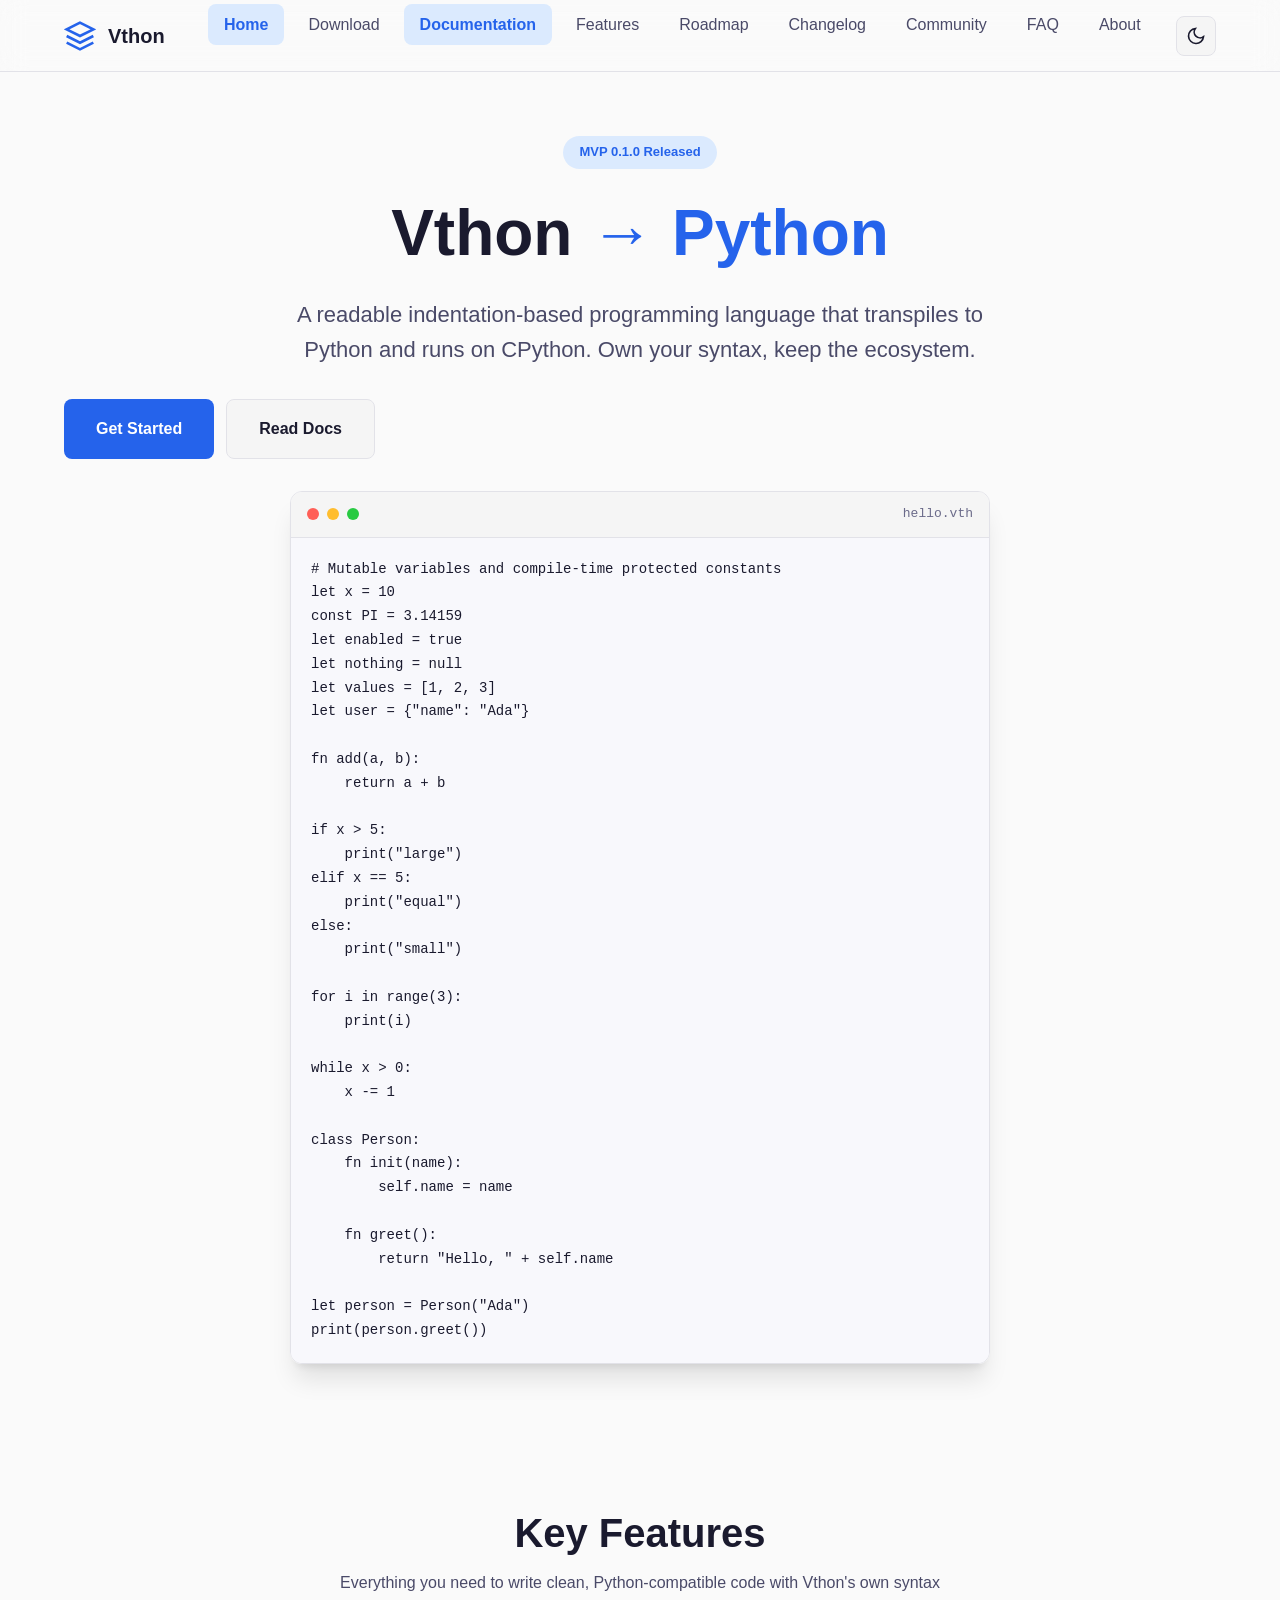
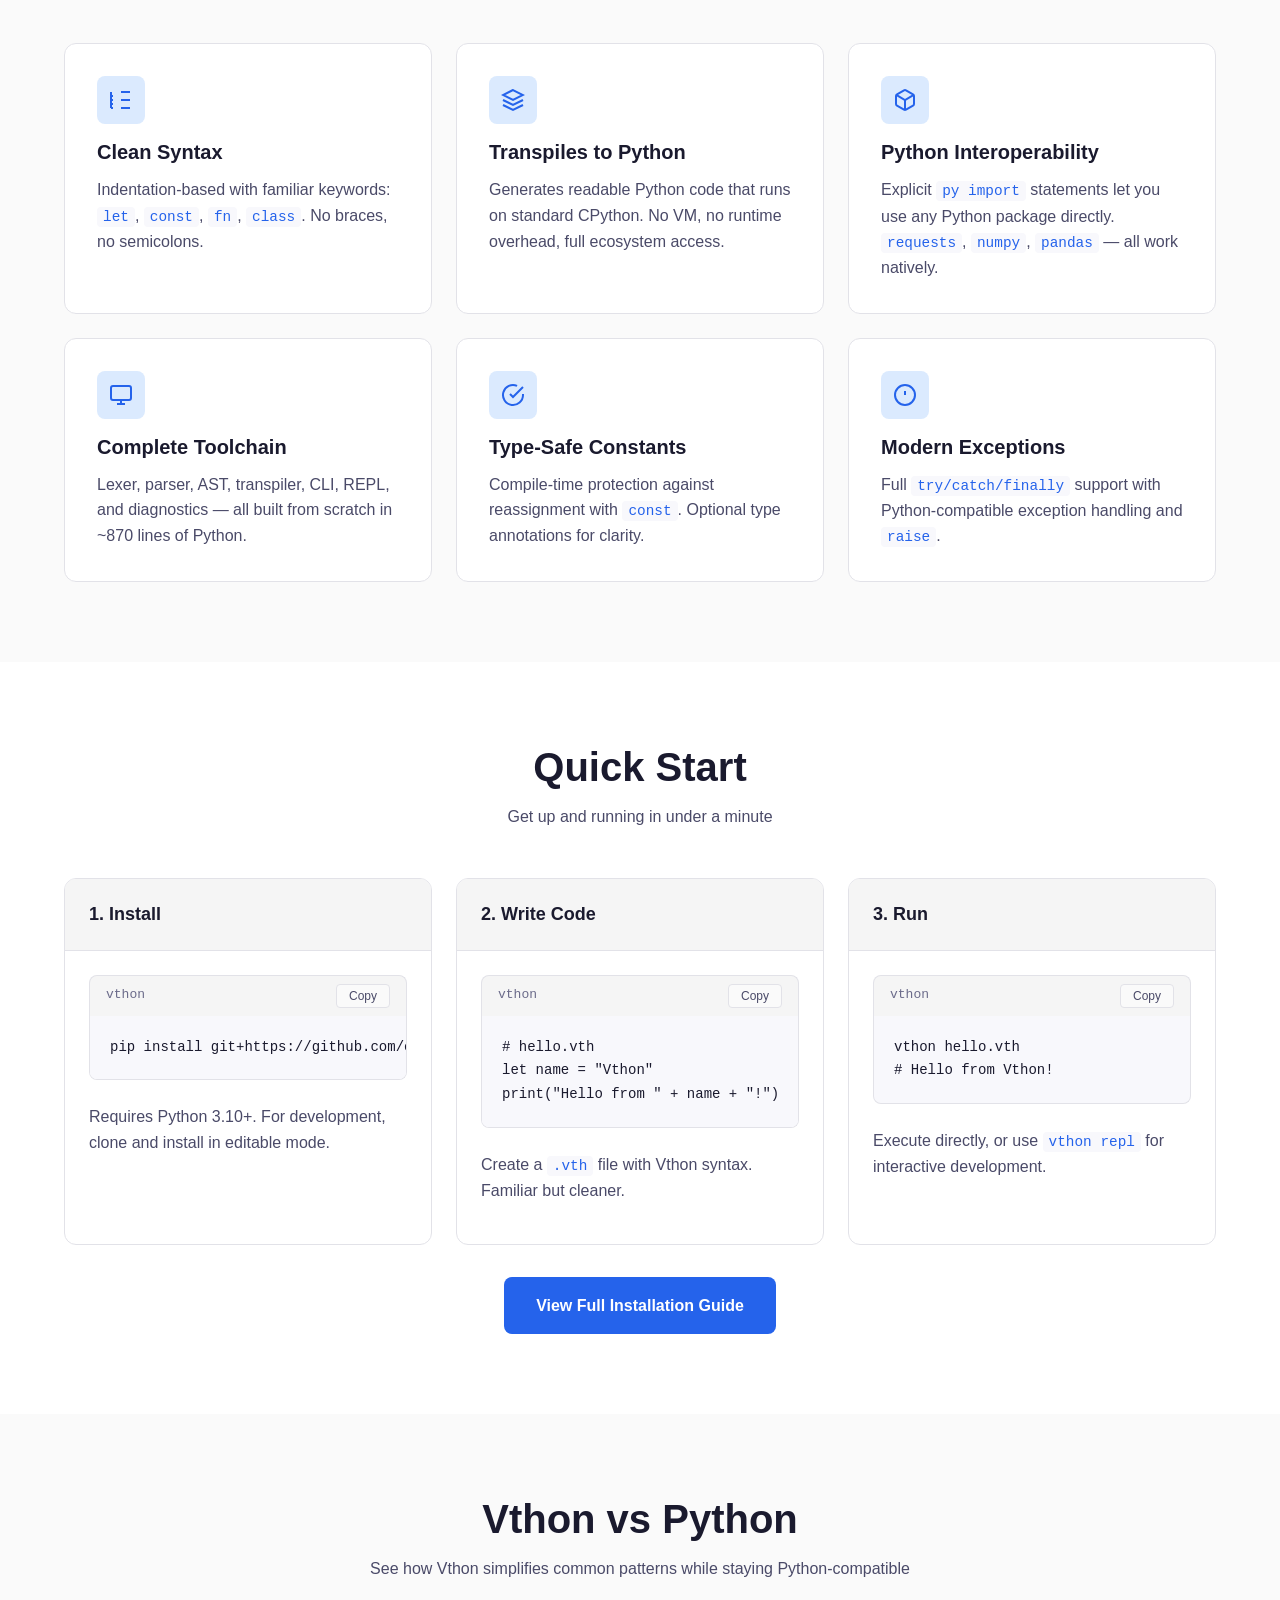
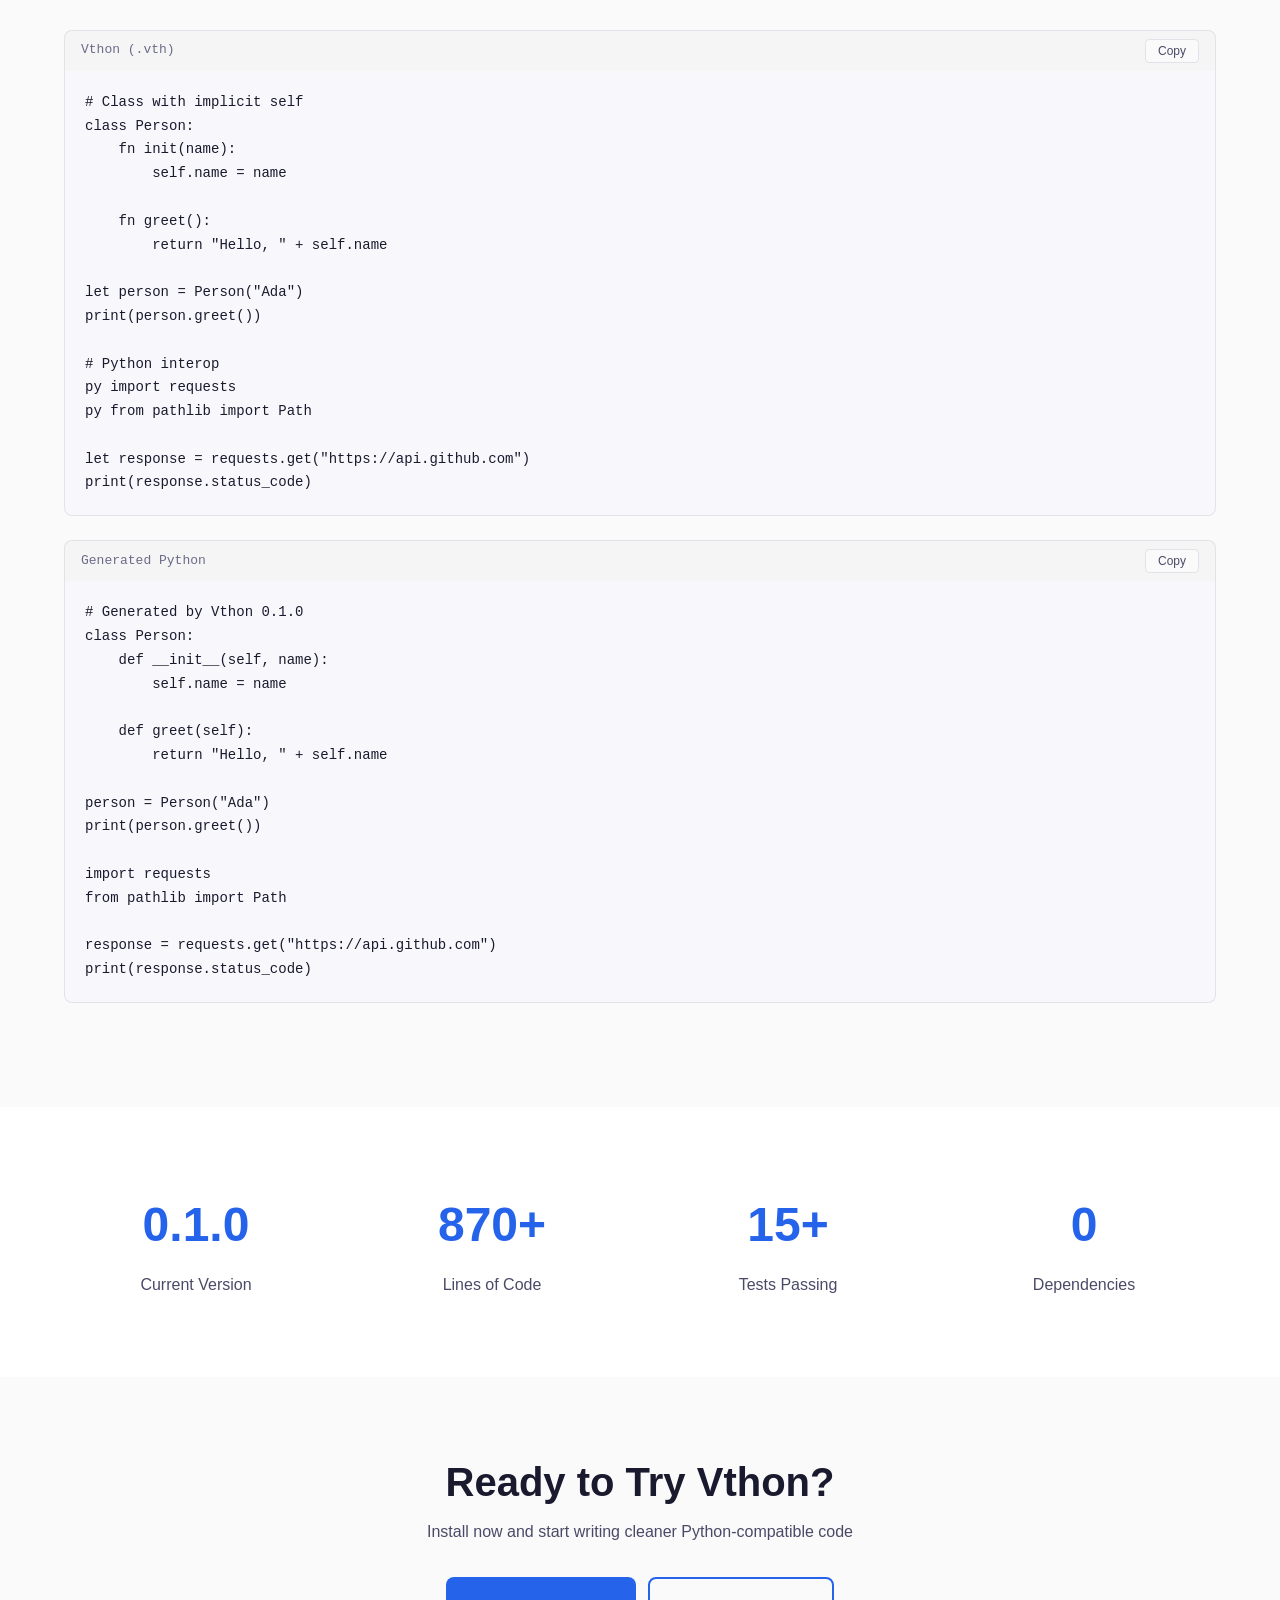
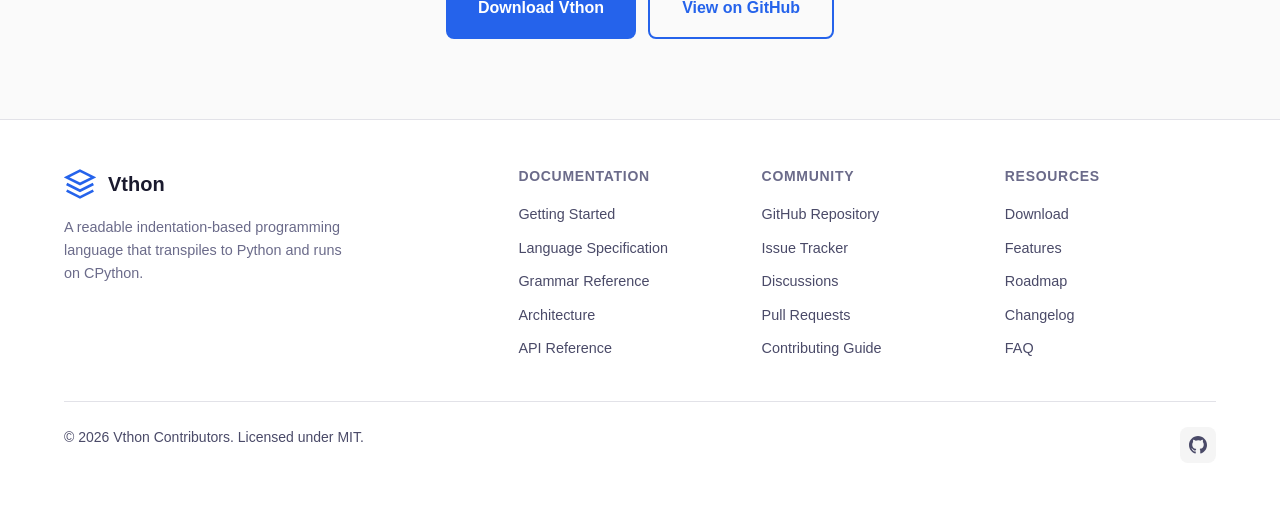
==== docs/index.html @ 4522f382 "Add complete Vthon website for GitHub Pages - Home page with hero, features overview, quick start, c" ====
<!DOCTYPE html>
<html lang="en" data-theme="light">
<head>
  <meta charset="UTF-8">
  <meta name="viewport" content="width=device-width, initial-scale=1.0">
  <meta name="description" content="Vthon - A readable indentation-based programming language that transpiles to Python and runs on CPython">
  <meta name="theme-color" content="#2563eb">

  <!-- Open Graph / Social -->
  <meta property="og:type" content="website">
  <meta property="og:title" content="Vthon - Transpiled to Python">
  <meta property="og:description" content="A readable indentation-based programming language that transpiles to Python and runs on CPython">
  <meta property="og:image" content="assets/images/og-image.png">
  <meta property="og:url" content="https://chicken-dr.github.io/Vthon/">

  <meta name="twitter:card" content="summary_large_image">
  <meta name="twitter:title" content="Vthon - Transpiled to Python">
  <meta name="twitter:description" content="A readable indentation-based programming language that transpiles to Python">

  <title>Vthon - Transpiled to Python</title>

  <!-- Favicon -->
  <link rel="icon" type="image/svg+xml" href="assets/images/favicon.svg">
  <link rel="apple-touch-icon" href="assets/images/apple-touch-icon.png">

  <!-- Styles -->
  <link rel="stylesheet" href="assets/css/style.css">

  <!-- Preconnect for performance -->
  <link rel="preconnect" href="https://fonts.googleapis.com">
  <link rel="preconnect" href="https://fonts.gstatic.com" crossorigin>
</head>
<body>
  <!-- Header / Navigation -->
  <header class="header" role="banner">
    <nav class="nav" role="navigation" aria-label="Main navigation">
      <a href="index.html" class="nav-brand" aria-label="Vthon Home">
        <svg viewBox="0 0 24 24" fill="none" stroke="currentColor" stroke-width="2" aria-hidden="true">
          <path d="M12 2L2 7l10 5 10-5-10-5zM2 17l10 5 10-5M2 12l10 5 10-5"/>
        </svg>
        <span>Vthon</span>
      </a>

      <button class="nav-toggle" id="nav-toggle" aria-expanded="false" aria-label="Open menu" aria-controls="nav-menu">
        <svg viewBox="0 0 24 24" fill="none" stroke="currentColor" stroke-width="2" aria-hidden="true">
          <line x1="3" y1="6" x2="21" y2="6"></line>
          <line x1="3" y1="12" x2="21" y2="12"></line>
          <line x1="3" y1="18" x2="21" y2="18"></line>
        </svg>
      </button>

      <ul class="nav-menu" id="nav-menu" role="menubar">
        <li role="none"><a href="index.html" class="nav-link active" role="menuitem">Home</a></li>
        <li role="none"><a href="download.html" class="nav-link" role="menuitem">Download</a></li>
        <li role="none"><a href="documentation/index.html" class="nav-link" role="menuitem">Documentation</a></li>
        <li role="none"><a href="features.html" class="nav-link" role="menuitem">Features</a></li>
        <li role="none"><a href="roadmap.html" class="nav-link" role="menuitem">Roadmap</a></li>
        <li role="none"><a href="changelog.html" class="nav-link" role="menuitem">Changelog</a></li>
        <li role="none"><a href="community.html" class="nav-link" role="menuitem">Community</a></li>
        <li role="none"><a href="faq.html" class="nav-link" role="menuitem">FAQ</a></li>
        <li role="none"><a href="about.html" class="nav-link" role="menuitem">About</a></li>
      </ul>

      <button class="theme-toggle" id="theme-toggle" aria-label="Toggle dark mode" title="Toggle theme">
        <svg class="moon-icon" viewBox="0 0 24 24" fill="none" stroke="currentColor" stroke-width="2" aria-hidden="true">
          <path d="M21 12.79A9 9 0 1 1 11.21 3 7 7 0 0 0 21 12.79z"></path>
        </svg>
        <svg class="sun-icon" viewBox="0 0 24 24" fill="none" stroke="currentColor" stroke-width="2" aria-hidden="true">
          <circle cx="12" cy="12" r="5"></circle>
          <line x1="12" y1="1" x2="12" y2="3"></line>
          <line x1="12" y1="21" x2="12" y2="23"></line>
          <line x1="4.22" y1="4.22" x2="5.64" y2="5.64"></line>
          <line x1="18.36" y1="18.36" x2="19.78" y2="19.78"></line>
          <line x1="1" y1="12" x2="3" y2="12"></line>
          <line x1="21" y1="12" x2="23" y2="12"></line>
          <line x1="4.22" y1="19.78" x2="5.64" y2="18.36"></line>
          <line x1="18.36" y1="5.64" x2="19.78" y2="4.22"></line>
        </svg>
      </button>
    </nav>
  </header>

  <!-- Skip to main content link for accessibility -->
  <a href="#main-content" class="skip-link" style="position: absolute; top: -100%; left: 50%; transform: translateX(-50%); padding: 1rem; background: var(--color-primary); color: white; z-index: 10000; border-radius: var(--radius-md);">Skip to main content</a>

  <!-- Main Content -->
  <main id="main-content" role="main">
    <!-- Hero Section -->
    <section class="hero" aria-labelledby="hero-title">
      <div class="container">
        <span class="hero-badge animate-fade-in-up">MVP 0.1.0 Released</span>
        <h1 id="hero-title" class="animate-fade-in-up">Vthon <span class="highlight">→ Python</span></h1>
        <p class="animate-fade-in-up delay-1">A readable indentation-based programming language that transpiles to Python and runs on CPython. Own your syntax, keep the ecosystem.</p>
        <div class="btn-group animate-fade-in-up delay-2">
          <a href="download.html" class="btn btn-primary btn-lg">Get Started</a>
          <a href="documentation/index.html" class="btn btn-secondary btn-lg">Read Docs</a>
        </div>

        <div class="hero-code animate-fade-in-up delay-3">
          <div class="hero-code-header">
            <span class="hero-code-dot red"></span>
            <span class="hero-code-dot yellow"></span>
            <span class="hero-code-dot green"></span>
            <span class="hero-code-title">hello.vth</span>
          </div>
          <pre><code># Mutable variables and compile-time protected constants
let x = 10
const PI = 3.14159
let enabled = true
let nothing = null
let values = [1, 2, 3]
let user = {"name": "Ada"}

fn add(a, b):
    return a + b

if x > 5:
    print("large")
elif x == 5:
    print("equal")
else:
    print("small")

for i in range(3):
    print(i)

while x > 0:
    x -= 1

class Person:
    fn init(name):
        self.name = name

    fn greet():
        return "Hello, " + self.name

let person = Person("Ada")
print(person.greet())</code></pre>
        </div>
      </div>
    </section>

    <!-- Key Features -->
    <section class="section" aria-labelledby="features-title">
      <div class="container">
        <header class="text-center" style="margin-bottom: 3rem;">
          <h2 id="features-title" class="animate-fade-in-up">Key Features</h2>
          <p class="animate-fade-in-up delay-1" style="max-width: 600px; margin-left: auto; margin-right: auto;">Everything you need to write clean, Python-compatible code with Vthon's own syntax</p>
        </header>

        <div class="feature-grid">
          <article class="feature-card animate-fade-in-up delay-1">
            <div class="feature-icon">
              <svg viewBox="0 0 24 24" fill="none" stroke="currentColor" stroke-width="2" aria-hidden="true"><path d="M12 20h9M12 12h9M12 4h9M2 4v16M2 12h2M2 8h2M2 16h2M2 20h2"/></svg>
            </div>
            <h3>Clean Syntax</h3>
            <p>Indentation-based with familiar keywords: <code>let</code>, <code>const</code>, <code>fn</code>, <code>class</code>. No braces, no semicolons.</p>
          </article>

          <article class="feature-card animate-fade-in-up delay-2">
            <div class="feature-icon">
              <svg viewBox="0 0 24 24" fill="none" stroke="currentColor" stroke-width="2" aria-hidden="true"><path d="M12 2L2 7l10 5 10-5-10-5zM2 17l10 5 10-5M2 12l10 5 10-5"/></svg>
            </div>
            <h3>Transpiles to Python</h3>
            <p>Generates readable Python code that runs on standard CPython. No VM, no runtime overhead, full ecosystem access.</p>
          </article>

          <article class="feature-card animate-fade-in-up delay-3">
            <div class="feature-icon">
              <svg viewBox="0 0 24 24" fill="none" stroke="currentColor" stroke-width="2" aria-hidden="true"><path d="M21 16V8a2 2 0 0 0-1-1.73l-7-4a2 2 0 0 0-2 0l-7 4A2 2 0 0 0 3 8v8a2 2 0 0 0 1 1.73l7 4a2 2 0 0 0 2 0l7-4A2 2 0 0 0 21 16z"></path><polyline points="3.27 6.96 12 12.01 20.73 6.96"></polyline><line x1="12" y1="22.08" x2="12" y2="12"></line></svg>
            </div>
            <h3>Python Interoperability</h3>
            <p>Explicit <code>py import</code> statements let you use any Python package directly. <code>requests</code>, <code>numpy</code>, <code>pandas</code> — all work natively.</p>
          </article>

          <article class="feature-card animate-fade-in-up delay-4">
            <div class="feature-icon">
              <svg viewBox="0 0 24 24" fill="none" stroke="currentColor" stroke-width="2" aria-hidden="true"><rect x="2" y="3" width="20" height="14" rx="2" ry="2"></rect><line x1="8" y1="21" x2="16" y2="21"></line><line x1="12" y1="17" x2="12" y2="21"></line></svg>
            </div>
            <h3>Complete Toolchain</h3>
            <p>Lexer, parser, AST, transpiler, CLI, REPL, and diagnostics — all built from scratch in ~870 lines of Python.</p>
          </article>

          <article class="feature-card animate-fade-in-up delay-1">
            <div class="feature-icon">
              <svg viewBox="0 0 24 24" fill="none" stroke="currentColor" stroke-width="2" aria-hidden="true"><path d="M22 11.08V12a10 10 0 1 1-5.93-9.14"></path><polyline points="22 4 12 14.01 9 11.01"></polyline></svg>
            </div>
            <h3>Type-Safe Constants</h3>
            <p>Compile-time protection against reassignment with <code>const</code>. Optional type annotations for clarity.</p>
          </article>

          <article class="feature-card animate-fade-in-up delay-2">
            <div class="feature-icon">
              <svg viewBox="0 0 24 24" fill="none" stroke="currentColor" stroke-width="2" aria-hidden="true"><circle cx="12" cy="12" r="10"></circle><line x1="12" y1="8" x2="12" y2="12"></line><line x1="12" y1="16" x2="12.01" y2="16"></line></svg>
            </div>
            <h3>Modern Exceptions</h3>
            <p>Full <code>try/catch/finally</code> support with Python-compatible exception handling and <code>raise</code>.</p>
          </article>
        </div>
      </div>
    </section>

    <!-- Quick Start -->
    <section class="section" style="background-color: var(--color-bg-secondary);" aria-labelledby="quickstart-title">
      <div class="container">
        <header class="text-center" style="margin-bottom: 3rem;">
          <h2 id="quickstart-title">Quick Start</h2>
          <p style="max-width: 600px; margin-left: auto; margin-right: auto;">Get up and running in under a minute</p>
        </header>

        <div class="card-grid">
          <article class="card animate-fade-in-up">
            <div class="card-header">
              <h3>1. Install</h3>
            </div>
            <div class="card-body">
              <div class="code-block">
                <pre><code>pip install git+https://github.com/chicken-dr/Vthon.git</code></pre>
              </div>
              <p>Requires Python 3.10+. For development, clone and install in editable mode.</p>
            </div>
          </article>

          <article class="card animate-fade-in-up delay-1">
            <div class="card-header">
              <h3>2. Write Code</h3>
            </div>
            <div class="card-body">
              <div class="code-block">
                <pre><code># hello.vth
let name = "Vthon"
print("Hello from " + name + "!")</code></pre>
              </div>
              <p>Create a <code>.vth</code> file with Vthon syntax. Familiar but cleaner.</p>
            </div>
          </article>

          <article class="card animate-fade-in-up delay-2">
            <div class="card-header">
              <h3>3. Run</h3>
            </div>
            <div class="card-body">
              <div class="code-block">
                <pre><code>vthon hello.vth
# Hello from Vthon!</code></pre>
              </div>
              <p>Execute directly, or use <code>vthon repl</code> for interactive development.</p>
            </div>
          </article>
        </div>

        <div class="text-center mt-4">
          <a href="download.html" class="btn btn-primary btn-lg">View Full Installation Guide</a>
        </div>
      </div>
    </section>

    <!-- Code Comparison -->
    <section class="section" aria-labelledby="comparison-title">
      <div class="container">
        <header class="text-center" style="margin-bottom: 3rem;">
          <h2 id="comparison-title">Vthon vs Python</h2>
          <p style="max-width: 600px; margin-left: auto; margin-right: auto;">See how Vthon simplifies common patterns while staying Python-compatible</p>
        </header>

        <div class="code-block">
          <div class="code-block-header">
            <span>Vthon (.vth)</span>
          </div>
          <pre><code># Class with implicit self
class Person:
    fn init(name):
        self.name = name

    fn greet():
        return "Hello, " + self.name

let person = Person("Ada")
print(person.greet())

# Python interop
py import requests
py from pathlib import Path

let response = requests.get("https://api.github.com")
print(response.status_code)</code></pre>
        </div>

        <div class="code-block">
          <div class="code-block-header">
            <span>Generated Python</span>
          </div>
          <pre><code># Generated by Vthon 0.1.0
class Person:
    def __init__(self, name):
        self.name = name

    def greet(self):
        return "Hello, " + self.name

person = Person("Ada")
print(person.greet())

import requests
from pathlib import Path

response = requests.get("https://api.github.com")
print(response.status_code)</code></pre>
        </div>
      </div>
    </section>

    <!-- Stats / Status -->
    <section class="section" style="background-color: var(--color-bg-secondary);" aria-labelledby="status-title">
      <div class="container">
        <div style="display: grid; grid-template-columns: repeat(auto-fit, minmax(200px, 1fr)); gap: 2rem; text-align: center;">
          <div class="animate-fade-in-up">
            <div style="font-size: 3rem; font-weight: 700; color: var(--color-primary); margin-bottom: 0.5rem;">0.1.0</div>
            <div style="color: var(--color-text-secondary);">Current Version</div>
          </div>
          <div class="animate-fade-in-up delay-1">
            <div style="font-size: 3rem; font-weight: 700; color: var(--color-primary); margin-bottom: 0.5rem;">870+</div>
            <div style="color: var(--color-text-secondary);">Lines of Code</div>
          </div>
          <div class="animate-fade-in-up delay-2">
            <div style="font-size: 3rem; font-weight: 700; color: var(--color-primary); margin-bottom: 0.5rem;">15+</div>
            <div style="color: var(--color-text-secondary);">Tests Passing</div>
          </div>
          <div class="animate-fade-in-up delay-3">
            <div style="font-size: 3rem; font-weight: 700; color: var(--color-primary); margin-bottom: 0.5rem;">0</div>
            <div style="color: var(--color-text-secondary);">Dependencies</div>
          </div>
        </div>
      </div>
    </section>

    <!-- CTA -->
    <section class="section text-center" aria-labelledby="cta-title">
      <div class="container">
        <h2 id="cta-title" class="animate-fade-in-up">Ready to Try Vthon?</h2>
        <p class="animate-fade-in-up delay-1" style="max-width: 600px; margin: 0 auto 2rem;">Install now and start writing cleaner Python-compatible code</p>
        <div class="btn-group animate-fade-in-up delay-2" style="justify-content: center;">
          <a href="download.html" class="btn btn-primary btn-lg">Download Vthon</a>
          <a href="https://github.com/chicken-dr/Vthon" target="_blank" rel="noopener" class="btn btn-outline btn-lg">View on GitHub</a>
        </div>
      </div>
    </section>
  </main>

  <!-- Footer -->
  <footer class="footer" role="contentinfo">
    <div class="container">
      <div class="footer-grid">
        <div class="footer-brand">
          <a href="index.html" class="nav-brand" aria-label="Vthon Home">
            <svg viewBox="0 0 24 24" fill="none" stroke="currentColor" stroke-width="2" aria-hidden="true">
              <path d="M12 2L2 7l10 5 10-5-10-5zM2 17l10 5 10-5M2 12l10 5 10-5"/>
            </svg>
            <span>Vthon</span>
          </a>
          <p>A readable indentation-based programming language that transpiles to Python and runs on CPython.</p>
        </div>

        <nav class="footer-links" aria-label="Documentation">
          <h4>Documentation</h4>
          <ul>
            <li><a href="documentation/index.html">Getting Started</a></li>
            <li><a href="documentation/language-spec.html">Language Specification</a></li>
            <li><a href="documentation/grammar.html">Grammar Reference</a></li>
            <li><a href="documentation/architecture.html">Architecture</a></li>
            <li><a href="documentation/api.html">API Reference</a></li>
          </ul>
        </nav>

        <nav class="footer-links" aria-label="Community">
          <h4>Community</h4>
          <ul>
            <li><a href="https://github.com/chicken-dr/Vthon" target="_blank" rel="noopener">GitHub Repository</a></li>
            <li><a href="https://github.com/chicken-dr/Vthon/issues" target="_blank" rel="noopener">Issue Tracker</a></li>
            <li><a href="https://github.com/chicken-dr/Vthon/discussions" target="_blank" rel="noopener">Discussions</a></li>
            <li><a href="https://github.com/chicken-dr/Vthon/pulls" target="_blank" rel="noopener">Pull Requests</a></li>
            <li><a href="community.html">Contributing Guide</a></li>
          </ul>
        </nav>

        <nav class="footer-links" aria-label="Resources">
          <h4>Resources</h4>
          <ul>
            <li><a href="download.html">Download</a></li>
            <li><a href="features.html">Features</a></li>
            <li><a href="roadmap.html">Roadmap</a></li>
            <li><a href="changelog.html">Changelog</a></li>
            <li><a href="faq.html">FAQ</a></li>
          </ul>
        </nav>
      </div>

      <div class="footer-bottom">
        <p>&copy; 2026 Vthon Contributors. Licensed under MIT.</p>
        <div class="footer-social">
          <a href="https://github.com/chicken-dr/Vthon" target="_blank" rel="noopener" aria-label="GitHub">
            <svg viewBox="0 0 24 24" fill="currentColor" aria-hidden="true"><path d="M12 0C5.374 0 0 5.373 0 12c0 5.302 3.438 9.8 8.207 11.387.599.111.793-.261.793-.577v-2.234c-3.338.726-4.033-1.416-4.033-1.416-.546-1.387-1.333-1.756-1.333-1.756-1.089-.745.083-.729.083-.729 1.205.084 1.839 1.237 1.839 1.237 1.07 1.834 2.807 1.304 3.492.997.107-.775.418-1.305.762-1.604-2.665-.305-5.467-1.334-5.467-5.931 0-1.311.469-2.381 1.236-3.221-.124-.303-.535-1.524.117-3.176 0 0 1.008-.322 3.301 1.23A11.509 11.509 0 0112 5.803c1.02.005 2.047.138 3.006.404 2.291-1.552 3.297-1.23 3.297-1.23.653 1.653.242 2.874.118 3.176.77.84 1.235 1.911 1.235 3.221 0 4.609-2.807 5.624-5.479 5.921.43.372.823 1.102.823 2.222v3.293c0 .319.192.694.801.576C20.566 21.797 24 17.3 24 12c0-6.627-5.373-12-12-12z"/></svg>
          </a>
        </div>
      </div>
    </div>
  </footer>

  <!-- Scroll to Top Button -->
  <button class="scroll-top" id="scroll-top" aria-label="Scroll to top" title="Scroll to top">
    <svg viewBox="0 0 24 24" fill="none" stroke="currentColor" stroke-width="2" aria-hidden="true" width="20" height="20">
      <path d="M18 15l-6-6-6 6"/>
    </svg>
  </button>

  <!-- Scripts -->
  <script src="assets/js/main.js"></script>
</body>
</html>
---- docs/assets/css/style.css ----
/* Vthon Website Styles */
/* ============================================ */

:root {
  /* Light theme (default) */
  --color-bg: #fafafa;
  --color-bg-secondary: #ffffff;
  --color-bg-tertiary: #f5f5f5;
  --color-text: #1a1a2e;
  --color-text-secondary: #4a4a68;
  --color-text-muted: #6b6b8a;
  --color-primary: #2563eb;
  --color-primary-hover: #1d4ed8;
  --color-primary-light: #dbeafe;
  --color-accent: #0891b2;
  --color-accent-hover: #0e7490;
  --color-border: #e2e2e8;
  --color-border-light: #ededef;
  --color-code-bg: #f8f8fc;
  --color-code-text: #1a1a2e;
  --color-success: #059669;
  --color-warning: #d97706;
  --color-error: #dc2626;
  --shadow-sm: 0 1px 2px rgba(0, 0, 0, 0.05);
  --shadow-md: 0 4px 6px -1px rgba(0, 0, 0, 0.1), 0 2px 4px -2px rgba(0, 0, 0, 0.1);
  --shadow-lg: 0 10px 15px -3px rgba(0, 0, 0, 0.1), 0 4px 6px -4px rgba(0, 0, 0, 0.1);
  --shadow-xl: 0 20px 25px -5px rgba(0, 0, 0, 0.1), 0 8px 10px -6px rgba(0, 0, 0, 0.1);
  --radius-sm: 4px;
  --radius-md: 8px;
  --radius-lg: 12px;
  --radius-xl: 16px;
  --font-sans: -apple-system, BlinkMacSystemFont, "Segoe UI", Roboto, "Helvetica Neue", Arial, sans-serif;
  --font-mono: "SF Mono", "Fira Code", "Fira Mono", Menlo, Consolas, monospace;
  --transition-fast: 150ms ease;
  --transition-normal: 250ms ease;
  --transition-slow: 350ms ease;
  --max-width: 1200px;
  --header-height: 72px;
}

[data-theme="dark"] {
  --color-bg: #0f0f1a;
  --color-bg-secondary: #161622;
  --color-bg-tertiary: #1e1e2e;
  --color-text: #f0f0f5;
  --color-text-secondary: #b8b8cc;
  --color-text-muted: #8a8a9e;
  --color-primary: #3b82f6;
  --color-primary-hover: #60a5fa;
  --color-primary-light: #1e3a5f;
  --color-accent: #22d3ee;
  --color-accent-hover: #67e8f9;
  --color-border: #2a2a3e;
  --color-border-light: #222233;
  --color-code-bg: #161622;
  --color-code-text: #e8e8ed;
  --shadow-sm: 0 1px 2px rgba(0, 0, 0, 0.3);
  --shadow-md: 0 4px 6px -1px rgba(0, 0, 0, 0.4), 0 2px 4px -2px rgba(0, 0, 0, 0.3);
  --shadow-lg: 0 10px 15px -3px rgba(0, 0, 0, 0.4), 0 4px 6px -4px rgba(0, 0, 0, 0.3);
  --shadow-xl: 0 20px 25px -5px rgba(0, 0, 0, 0.5), 0 8px 10px -6px rgba(0, 0, 0, 0.3);
}

*, *::before, *::after {
  box-sizing: border-box;
  margin: 0;
  padding: 0;
}

html {
  scroll-behavior: smooth;
  -webkit-font-smoothing: antialiased;
  -moz-osx-font-smoothing: grayscale;
}

body {
  font-family: var(--font-sans);
  font-size: 16px;
  line-height: 1.6;
  color: var(--color-text);
  background-color: var(--color-bg);
  transition: background-color var(--transition-normal), color var(--transition-normal);
}

a {
  color: var(--color-primary);
  text-decoration: none;
  transition: color var(--transition-fast);
}

a:hover {
  color: var(--color-primary-hover);
  text-decoration: underline;
}

a:focus-visible {
  outline: 2px solid var(--color-primary);
  outline-offset: 2px;
  border-radius: var(--radius-sm);
}

img {
  max-width: 100%;
  height: auto;
  display: block;
}

/* Typography */
h1, h2, h3, h4, h5, h6 {
  font-weight: 700;
  line-height: 1.25;
  color: var(--color-text);
  margin-bottom: 0.75rem;
}

h1 { font-size: clamp(2.5rem, 5vw, 4rem); }
h2 { font-size: clamp(1.75rem, 3.5vw, 2.5rem); }
h3 { font-size: clamp(1.25rem, 2.5vw, 1.75rem); }
h4 { font-size: clamp(1.125rem, 2vw, 1.375rem); }

p {
  margin-bottom: 1rem;
  color: var(--color-text-secondary);
}

code {
  font-family: var(--font-mono);
  font-size: 0.9em;
  background-color: var(--color-code-bg);
  color: var(--color-primary);
  padding: 0.125rem 0.375rem;
  border-radius: var(--radius-sm);
}

pre {
  font-family: var(--font-mono);
  font-size: 0.875rem;
  line-height: 1.7;
  background-color: var(--color-code-bg);
  color: var(--color-code-text);
  padding: 1.25rem;
  border-radius: var(--radius-md);
  overflow-x: auto;
  border: 1px solid var(--color-border);
  margin-bottom: 1.5rem;
}

pre code {
  background: none;
  padding: 0;
  color: inherit;
  font-size: inherit;
}

kbd {
  font-family: var(--font-mono);
  font-size: 0.8rem;
  background-color: var(--color-bg-tertiary);
  color: var(--color-text);
  padding: 0.125rem 0.375rem;
  border-radius: var(--radius-sm);
  border: 1px solid var(--color-border);
  box-shadow: 0 1px 0 var(--color-border);
}

blockquote {
  border-left: 4px solid var(--color-primary);
  padding-left: 1.5rem;
  margin: 1.5rem 0;
  color: var(--color-text-secondary);
  font-style: italic;
}

ul, ol {
  margin-bottom: 1rem;
  padding-left: 1.5rem;
}

li {
  margin-bottom: 0.375rem;
}

table {
  width: 100%;
  border-collapse: collapse;
  margin-bottom: 1.5rem;
  font-size: 0.9rem;
}

th, td {
  padding: 0.75rem 1rem;
  text-align: left;
  border-bottom: 1px solid var(--color-border);
}

th {
  font-weight: 600;
  color: var(--color-text);
  background-color: var(--color-bg-tertiary);
}

tr:hover td {
  background-color: var(--color-bg-tertiary);
}

/* Layout */
.container {
  width: 100%;
  max-width: var(--max-width);
  margin: 0 auto;
  padding: 0 1.5rem;
}

.section {
  padding: 5rem 0;
}

.section-sm {
  padding: 3rem 0;
}

.section-lg {
  padding: 7rem 0;
}

/* Header / Navigation */
.header {
  position: fixed;
  top: 0;
  left: 0;
  right: 0;
  height: var(--header-height);
  background-color: rgba(var(--color-bg-secondary), 0.9);
  backdrop-filter: blur(12px);
  border-bottom: 1px solid var(--color-border);
  z-index: 1000;
  transition: background-color var(--transition-normal), border-color var(--transition-normal);
}

.nav {
  display: flex;
  align-items: center;
  justify-content: space-between;
  height: 100%;
  max-width: var(--max-width);
  margin: 0 auto;
  padding: 0 1.5rem;
}

.nav-brand {
  display: flex;
  align-items: center;
  gap: 0.75rem;
  font-weight: 700;
  font-size: 1.25rem;
  color: var(--color-text);
  text-decoration: none;
}

.nav-brand:hover {
  text-decoration: none;
  color: var(--color-primary);
}

.nav-brand svg {
  width: 32px;
  height: 32px;
  color: var(--color-primary);
}

.nav-menu {
  display: flex;
  align-items: center;
  gap: 0.5rem;
  list-style: none;
}

.nav-link {
  display: block;
  padding: 0.5rem 1rem;
  color: var(--color-text-secondary);
  font-weight: 500;
  border-radius: var(--radius-md);
  transition: color var(--transition-fast), background-color var(--transition-fast);
  text-decoration: none;
}

.nav-link:hover,
.nav-link.active {
  color: var(--color-primary);
  background-color: var(--color-primary-light);
  text-decoration: none;
}

.nav-link.active {
  font-weight: 600;
}

.nav-toggle {
  display: none;
  padding: 0.5rem;
  background: none;
  border: none;
  cursor: pointer;
  color: var(--color-text);
}

.nav-toggle svg {
  width: 24px;
  height: 24px;
}

.theme-toggle {
  display: flex;
  align-items: center;
  justify-content: center;
  width: 40px;
  height: 40px;
  background-color: var(--color-bg-tertiary);
  border: 1px solid var(--color-border);
  border-radius: var(--radius-md);
  cursor: pointer;
  color: var(--color-text);
  transition: background-color var(--transition-fast), border-color var(--transition-fast), color var(--transition-fast);
}

.theme-toggle:hover {
  background-color: var(--color-primary-light);
  border-color: var(--color-primary);
  color: var(--color-primary);
}

.theme-toggle svg {
  width: 20px;
  height: 20px;
}

.theme-toggle .sun-icon {
  display: none;
}

[data-theme="dark"] .theme-toggle .sun-icon {
  display: block;
}

[data-theme="dark"] .theme-toggle .moon-icon {
  display: none;
}

/* Mobile Navigation */
@media (max-width: 768px) {
  .nav-toggle {
    display: flex;
  }

  .nav-menu {
    position: fixed;
    top: var(--header-height);
    left: 0;
    right: 0;
    background-color: var(--color-bg-secondary);
    border-bottom: 1px solid var(--color-border);
    flex-direction: column;
    padding: 1.5rem;
    gap: 0.5rem;
    transform: translateY(-100%);
    opacity: 0;
    visibility: hidden;
    transition: transform var(--transition-normal), opacity var(--transition-normal), visibility var(--transition-normal);
    box-shadow: var(--shadow-lg);
  }

  .nav-menu.open {
    transform: translateY(0);
    opacity: 1;
    visibility: visible;
  }

  .nav-link {
    width: 100%;
    text-align: center;
    padding: 0.75rem 1rem;
  }
}

/* Buttons */
.btn {
  display: inline-flex;
  align-items: center;
  justify-content: center;
  gap: 0.5rem;
  padding: 0.75rem 1.5rem;
  font-size: 0.9375rem;
  font-weight: 600;
  border-radius: var(--radius-md);
  border: none;
  cursor: pointer;
  text-decoration: none;
  transition: all var(--transition-fast);
  white-space: nowrap;
}

.btn:focus-visible {
  outline: 2px solid var(--color-primary);
  outline-offset: 2px;
}

.btn-primary {
  background-color: var(--color-primary);
  color: white;
}

.btn-primary:hover {
  background-color: var(--color-primary-hover);
  color: white;
  text-decoration: none;
}

.btn-secondary {
  background-color: var(--color-bg-tertiary);
  color: var(--color-text);
  border: 1px solid var(--color-border);
}

.btn-secondary:hover {
  background-color: var(--color-primary-light);
  border-color: var(--color-primary);
  color: var(--color-primary);
  text-decoration: none;
}

.btn-outline {
  background-color: transparent;
  color: var(--color-primary);
  border: 2px solid var(--color-primary);
}

.btn-outline:hover {
  background-color: var(--color-primary);
  color: white;
  text-decoration: none;
}

.btn-lg {
  padding: 1rem 2rem;
  font-size: 1rem;
}

.btn-sm {
  padding: 0.5rem 1rem;
  font-size: 0.875rem;
}

.btn-group {
  display: flex;
  flex-wrap: wrap;
  gap: 0.75rem;
}

/* Hero Section */
.hero {
  padding: calc(var(--header-height) + 4rem) 0 4rem;
  text-align: center;
}

.hero-badge {
  display: inline-block;
  padding: 0.375rem 1rem;
  font-size: 0.8125rem;
  font-weight: 600;
  color: var(--color-primary);
  background-color: var(--color-primary-light);
  border-radius: 9999px;
  margin-bottom: 1.5rem;
}

.hero h1 {
  margin-bottom: 1.5rem;
}

.hero .highlight {
  color: var(--color-primary);
}

.hero p {
  font-size: clamp(1.125rem, 2vw, 1.375rem);
  max-width: 700px;
  margin: 0 auto 2rem;
  color: var(--color-text-secondary);
}

.hero-code {
  max-width: 700px;
  margin: 2rem auto 0;
  text-align: left;
  border-radius: var(--radius-lg);
  overflow: hidden;
  box-shadow: var(--shadow-xl);
  border: 1px solid var(--color-border);
}

.hero-code-header {
  display: flex;
  align-items: center;
  gap: 0.5rem;
  padding: 0.75rem 1rem;
  background-color: var(--color-bg-tertiary);
  border-bottom: 1px solid var(--color-border);
}

.hero-code-dot {
  width: 12px;
  height: 12px;
  border-radius: 50%;
}

.hero-code-dot.red { background-color: #ff5f57; }
.hero-code-dot.yellow { background-color: #ffbd2e; }
.hero-code-dot.green { background-color: #28ca42; }

.hero-code-title {
  font-family: var(--font-mono);
  font-size: 0.8125rem;
  color: var(--color-text-muted);
  margin-left: auto;
}

.hero-code pre {
  margin: 0;
  border-radius: 0;
  border: none;
}

/* Feature Cards */
.feature-grid {
  display: grid;
  grid-template-columns: repeat(auto-fit, minmax(280px, 1fr));
  gap: 1.5rem;
  margin-top: 3rem;
}

.feature-card {
  padding: 2rem;
  background-color: var(--color-bg-secondary);
  border: 1px solid var(--color-border);
  border-radius: var(--radius-lg);
  transition: transform var(--transition-normal), box-shadow var(--transition-normal), border-color var(--transition-normal);
}

.feature-card:hover {
  transform: translateY(-4px);
  box-shadow: var(--shadow-lg);
  border-color: var(--color-primary);
}

.feature-icon {
  width: 48px;
  height: 48px;
  display: flex;
  align-items: center;
  justify-content: center;
  background-color: var(--color-primary-light);
  color: var(--color-primary);
  border-radius: var(--radius-md);
  margin-bottom: 1rem;
}

.feature-icon svg {
  width: 24px;
  height: 24px;
}

.feature-card h3 {
  font-size: 1.25rem;
  margin-bottom: 0.75rem;
}

.feature-card p {
  color: var(--color-text-secondary);
  margin-bottom: 0;
}

/* Code Block Enhancements */
.code-block {
  position: relative;
  margin-bottom: 1.5rem;
}

.code-block-header {
  display: flex;
  align-items: center;
  justify-content: space-between;
  padding: 0.5rem 1rem;
  background-color: var(--color-bg-tertiary);
  border: 1px solid var(--color-border);
  border-bottom: none;
  border-radius: var(--radius-md) var(--radius-md) 0 0;
  font-family: var(--font-mono);
  font-size: 0.8125rem;
  color: var(--color-text-muted);
}

.code-block-copy {
  padding: 0.25rem 0.75rem;
  font-size: 0.75rem;
  background-color: var(--color-bg);
  border: 1px solid var(--color-border);
  border-radius: var(--radius-sm);
  color: var(--color-text-secondary);
  cursor: pointer;
  transition: all var(--transition-fast);
}

.code-block-copy:hover {
  background-color: var(--color-primary-light);
  border-color: var(--color-primary);
  color: var(--color-primary);
}

.code-block-copy.copied {
  background-color: var(--color-success);
  border-color: var(--color-success);
  color: white;
}

.code-block pre {
  margin: 0;
  border-radius: 0 0 var(--radius-md) var(--radius-md);
  border: 1px solid var(--color-border);
  border-top: none;
}

/* Cards */
.card-grid {
  display: grid;
  grid-template-columns: repeat(auto-fit, minmax(300px, 1fr));
  gap: 1.5rem;
}

.card {
  background-color: var(--color-bg-secondary);
  border: 1px solid var(--color-border);
  border-radius: var(--radius-lg);
  overflow: hidden;
  transition: transform var(--transition-normal), box-shadow var(--transition-normal);
}

.card:hover {
  transform: translateY(-2px);
  box-shadow: var(--shadow-lg);
}

.card-header {
  padding: 1.5rem;
  border-bottom: 1px solid var(--color-border);
  background-color: var(--color-bg-tertiary);
}

.card-header h3 {
  margin: 0;
  font-size: 1.125rem;
}

.card-body {
  padding: 1.5rem;
}

.card-footer {
  padding: 1rem 1.5rem;
  border-top: 1px solid var(--color-border);
  background-color: var(--color-bg-tertiary);
  display: flex;
  align-items: center;
  gap: 0.75rem;
}

/* Badges */
.badge {
  display: inline-flex;
  align-items: center;
  padding: 0.25rem 0.625rem;
  font-size: 0.7rem;
  font-weight: 600;
  text-transform: uppercase;
  letter-spacing: 0.05em;
  border-radius: 9999px;
}

.badge-primary {
  background-color: var(--color-primary-light);
  color: var(--color-primary);
}

.badge-success {
  background-color: #d1fae5;
  color: var(--color-success);
}

.badge-warning {
  background-color: #fef3c7;
  color: var(--color-warning);
}

.badge-error {
  background-color: #fee2e2;
  color: var(--color-error);
}

[data-theme="dark"] .badge-success {
  background-color: #064e3b;
  color: #6ee7b7;
}

[data-theme="dark"] .badge-warning {
  background-color: #78350f;
  color: #fcd34d;
}

[data-theme="dark"] .badge-error {
  background-color: #7f1d1d;
  color: #fca5a5;
}

/* Footer */
.footer {
  padding: 3rem 0;
  background-color: var(--color-bg-secondary);
  border-top: 1px solid var(--color-border);
  margin-top: auto;
}

.footer-grid {
  display: grid;
  grid-template-columns: 2fr repeat(3, 1fr);
  gap: 2rem;
  margin-bottom: 2rem;
}

.footer-brand {
  max-width: 280px;
}

.footer-brand .nav-brand {
  margin-bottom: 1rem;
}

.footer-brand p {
  font-size: 0.9rem;
  color: var(--color-text-muted);
}

.footer-links h4 {
  font-size: 0.875rem;
  font-weight: 600;
  text-transform: uppercase;
  letter-spacing: 0.05em;
  color: var(--color-text-muted);
  margin-bottom: 1rem;
}

.footer-links ul {
  list-style: none;
  padding: 0;
  margin: 0;
}

.footer-links li {
  margin-bottom: 0.5rem;
}

.footer-links a {
  color: var(--color-text-secondary);
  font-size: 0.9rem;
}

.footer-links a:hover {
  color: var(--color-primary);
}

.footer-bottom {
  padding-top: 1.5rem;
  border-top: 1px solid var(--color-border);
  display: flex;
  flex-wrap: wrap;
  align-items: center;
  justify-content: space-between;
  gap: 1rem;
  font-size: 0.875rem;
  color: var(--color-text-muted);
}

.footer-social {
  display: flex;
  gap: 1rem;
}

.footer-social a {
  display: flex;
  align-items: center;
  justify-content: center;
  width: 36px;
  height: 36px;
  border-radius: var(--radius-md);
  background-color: var(--color-bg-tertiary);
  color: var(--color-text-secondary);
  transition: all var(--transition-fast);
}

.footer-social a:hover {
  background-color: var(--color-primary-light);
  color: var(--color-primary);
  text-decoration: none;
}

.footer-social svg {
  width: 18px;
  height: 18px;
}

/* Scroll to top */
.scroll-top {
  position: fixed;
  bottom: 2rem;
  right: 2rem;
  width: 44px;
  height: 44px;
  display: flex;
  align-items: center;
  justify-content: center;
  background-color: var(--color-primary);
  color: white;
  border: none;
  border-radius: 50%;
  cursor: pointer;
  opacity: 0;
  visibility: hidden;
  transform: translateY(20px);
  transition: all var(--transition-normal);
  box-shadow: var(--shadow-lg);
  z-index: 100;
}

.scroll-top.visible {
  opacity: 1;
  visibility: visible;
  transform: translateY(0);
}

.scroll-top:hover {
  background-color: var(--color-primary-hover);
  transform: translateY(-4px);
}

/* Utility Classes */
.text-center { text-align: center; }
.text-muted { color: var(--color-text-muted); }
.mt-1 { margin-top: 0.5rem; }
.mt-2 { margin-top: 1rem; }
.mt-3 { margin-top: 1.5rem; }
.mt-4 { margin-top: 2rem; }
.mb-1 { margin-bottom: 0.5rem; }
.mb-2 { margin-bottom: 1rem; }
.mb-3 { margin-bottom: 1.5rem; }
.mb-4 { margin-bottom: 2rem; }

/* Animation */
@keyframes fadeInUp {
  from {
    opacity: 0;
    transform: translateY(20px);
  }
  to {
    opacity: 1;
    transform: translateY(0);
  }
}

.animate-fade-in-up {
  animation: fadeInUp 0.6s ease forwards;
}

.delay-1 { animation-delay: 0.1s; }
.delay-2 { animation-delay: 0.2s; }
.delay-3 { animation-delay: 0.3s; }
.delay-4 { animation-delay: 0.4s; }

/* Print Styles */
@media print {
  .header, .footer, .scroll-top, .theme-toggle, .btn {
    display: none !important;
  }
  body {
    background: white;
    color: black;
  }
  a {
    text-decoration: underline;
  }
}
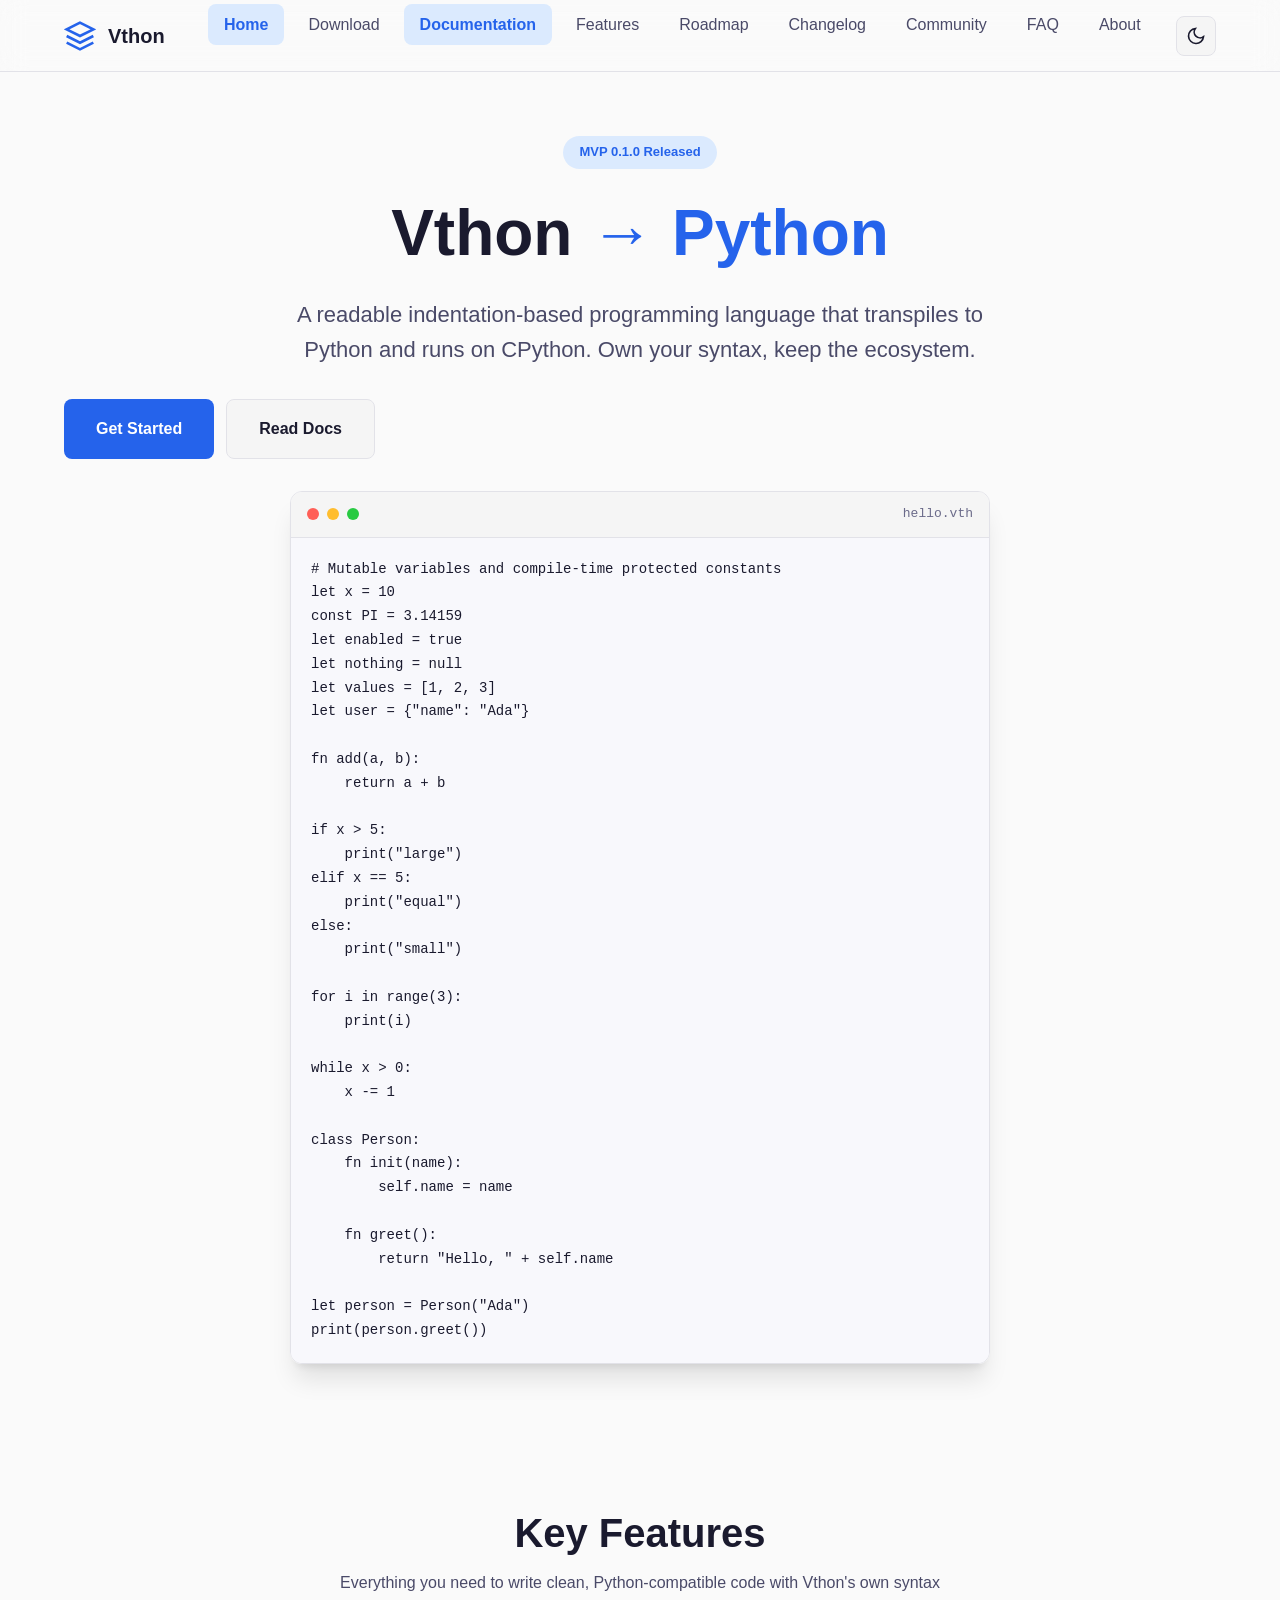
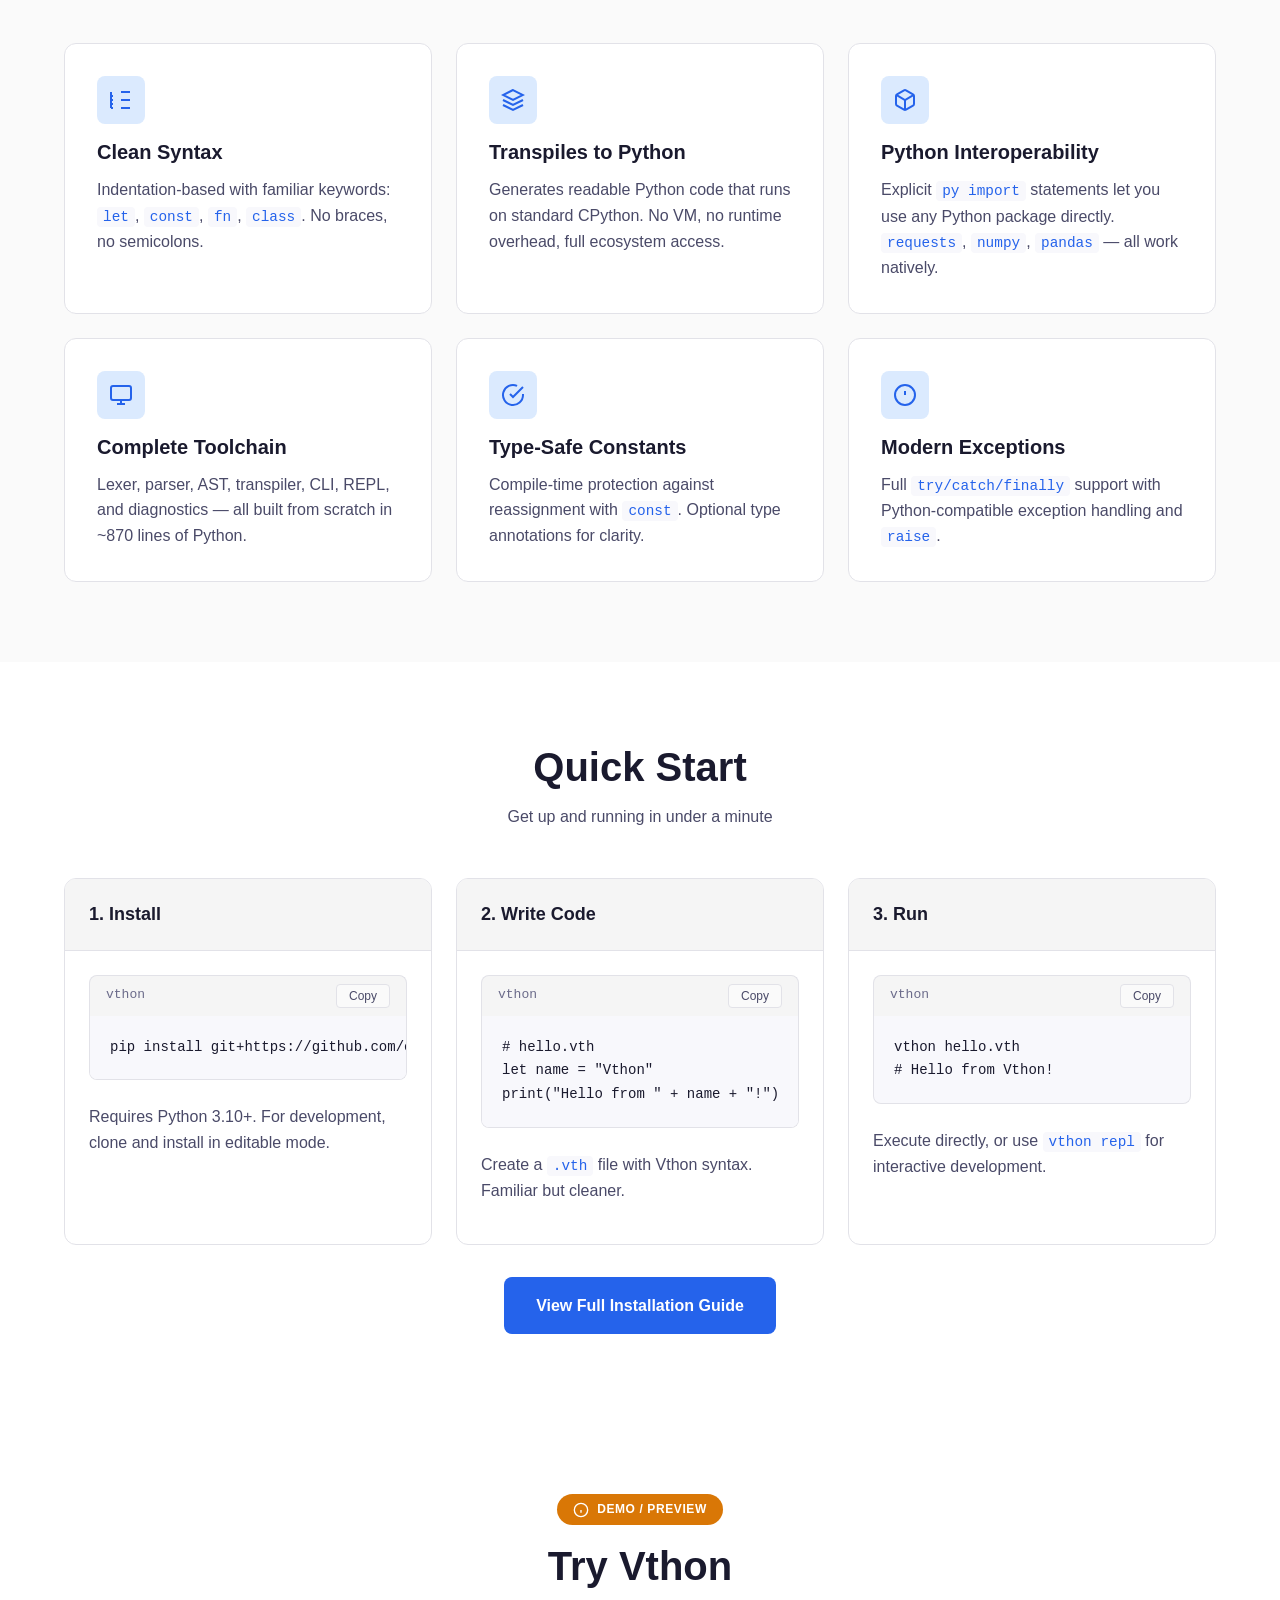
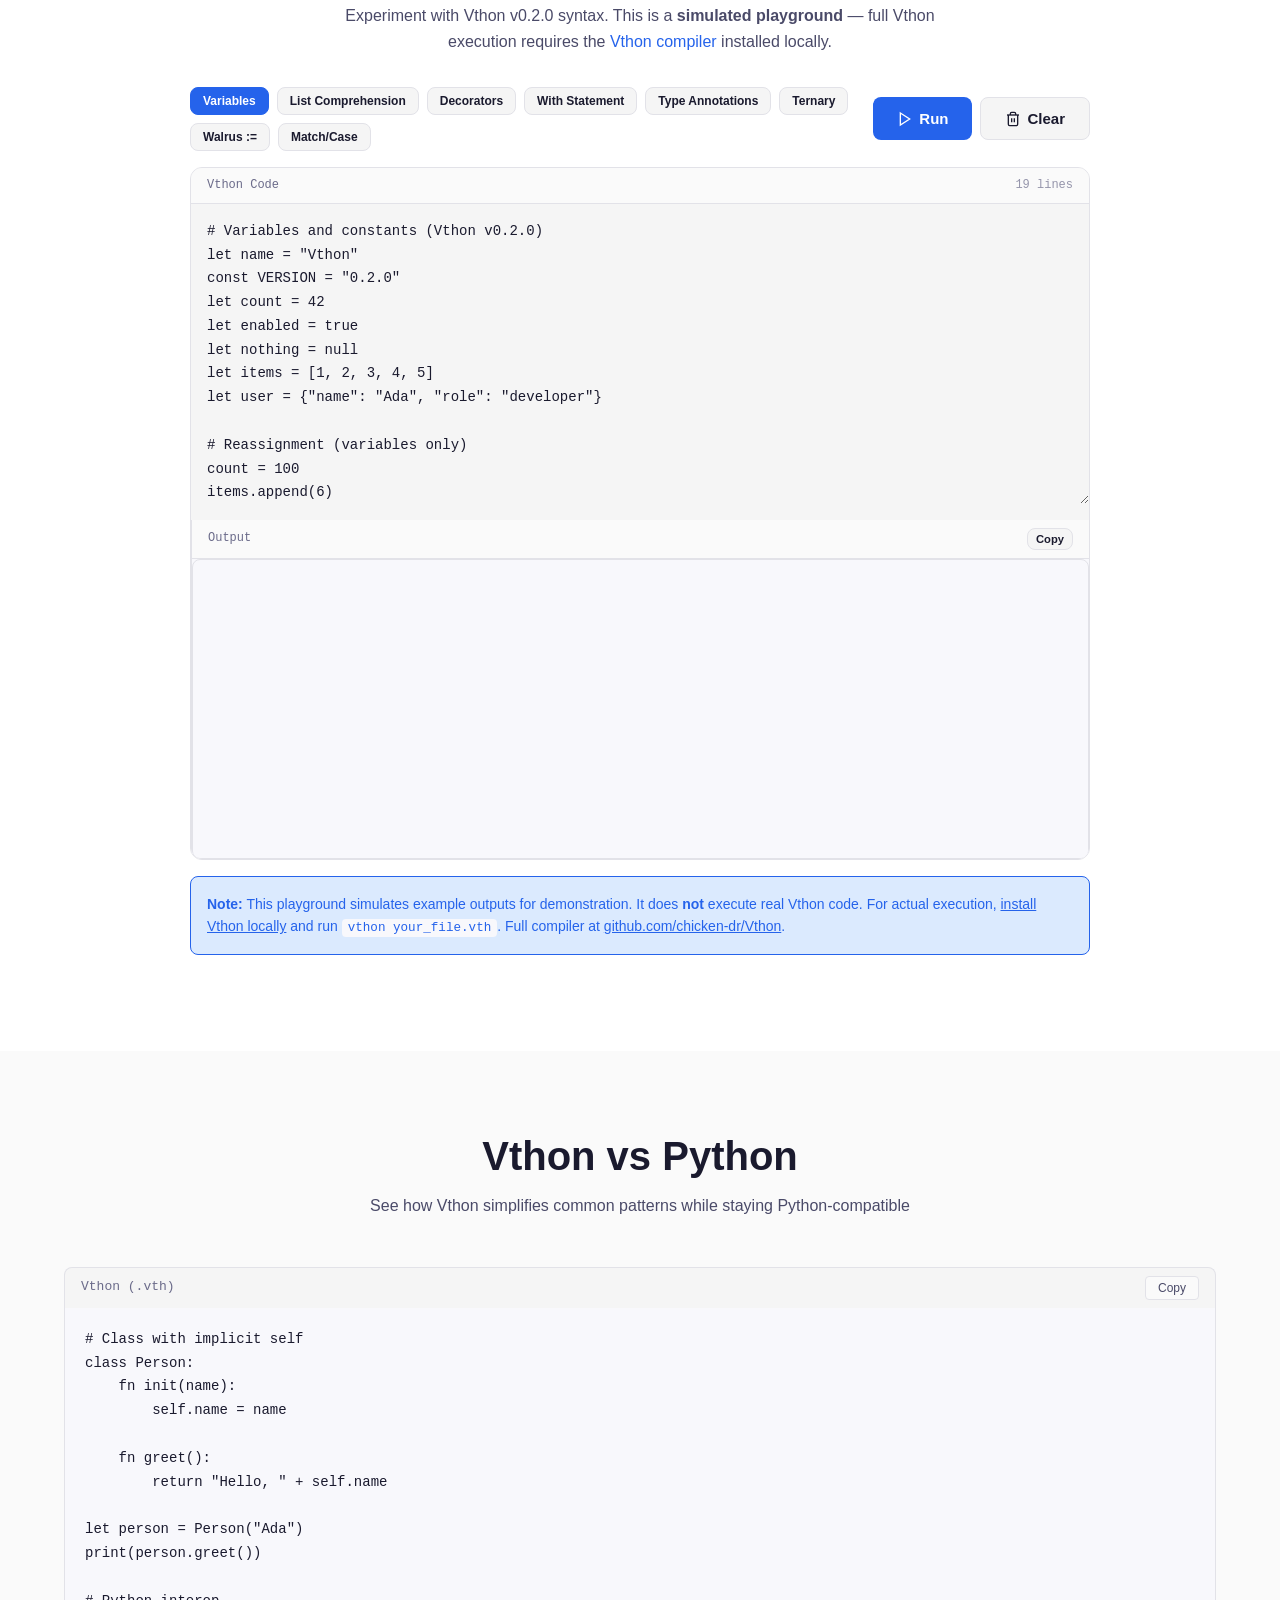
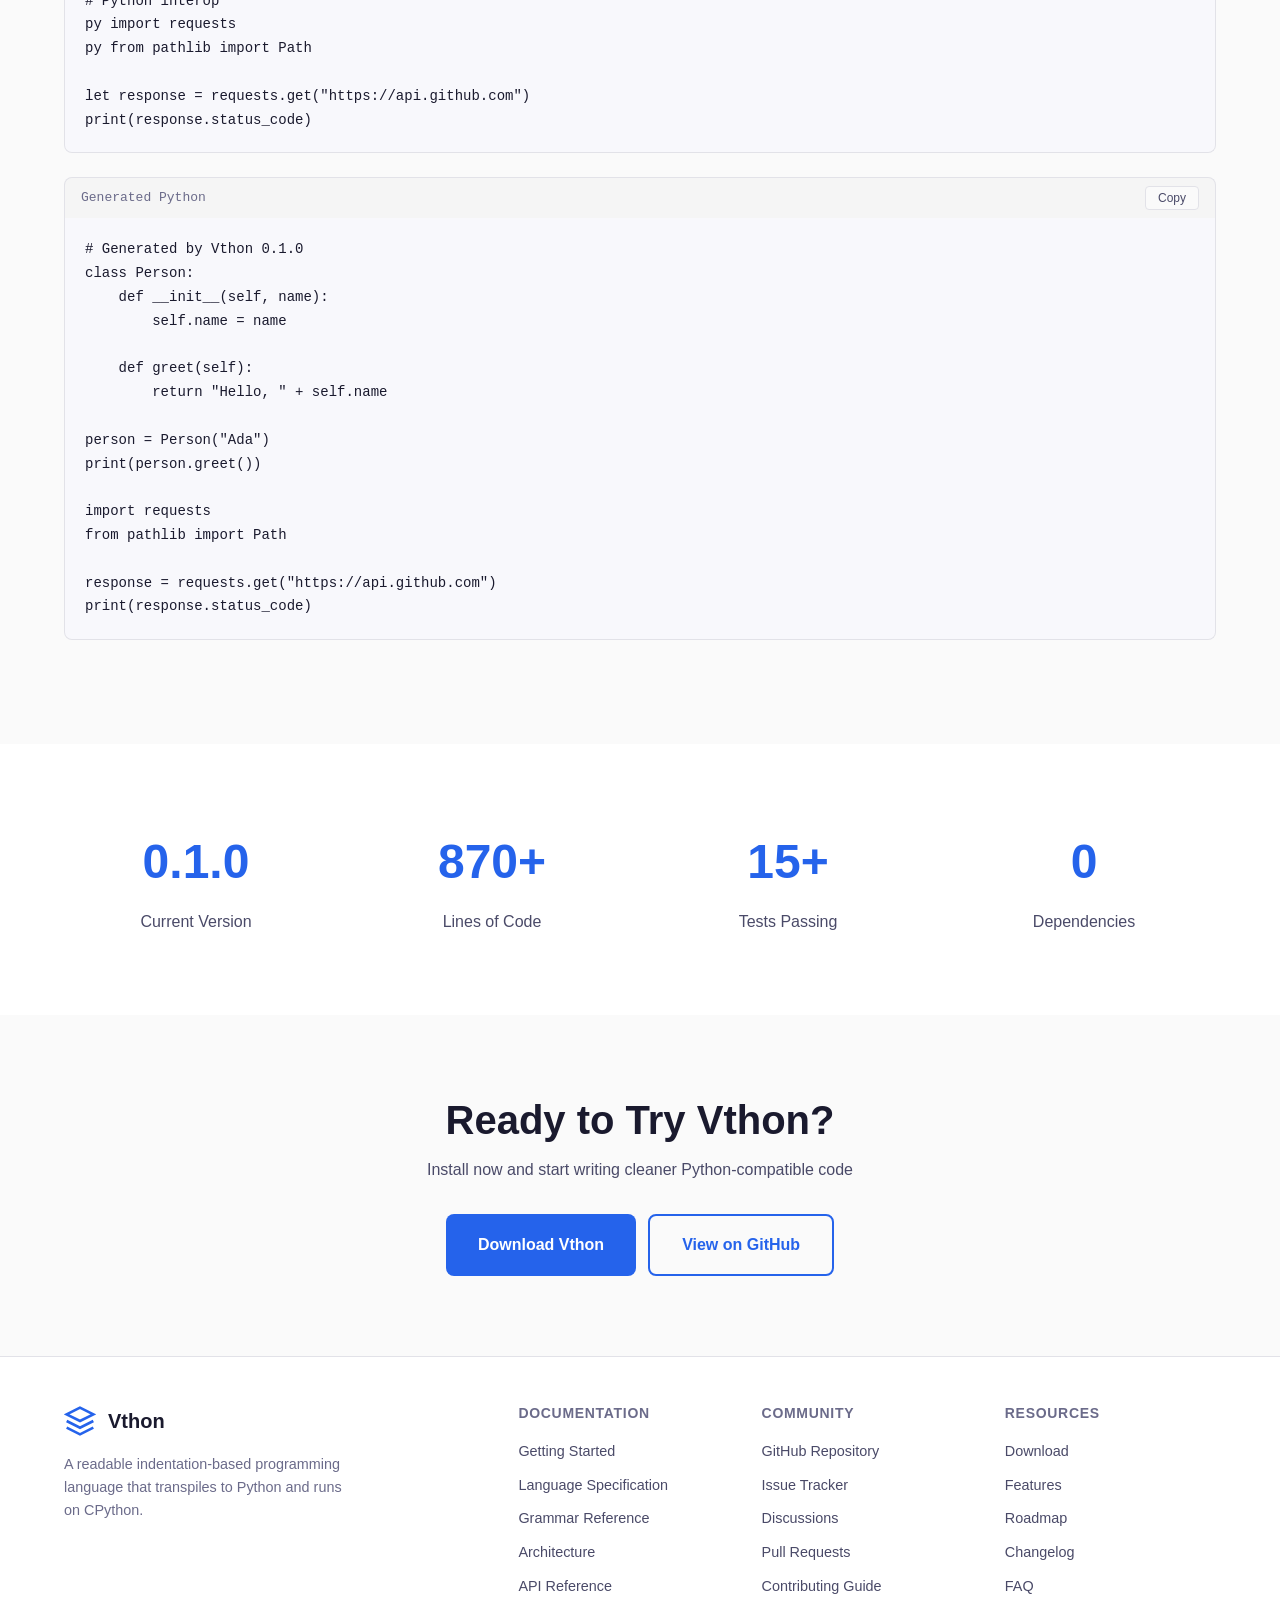
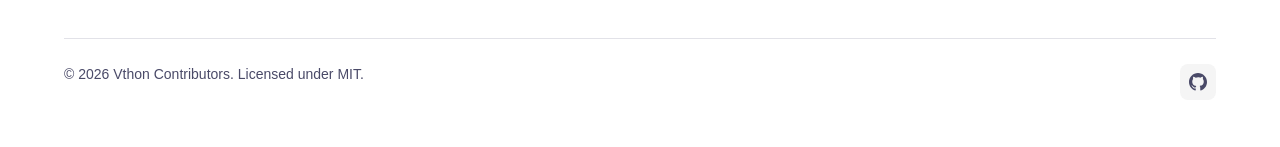
==== commit 93869dbf: "Add interactive Try Vthon playground to homepage - Add compact playground section after hero/feature" ====
--- a/docs/index.html
+++ b/docs/index.html
@@ -255,6 +255,66 @@
       </div>
     </section>
 
+    <!-- Try Vthon Playground -->
+    <section class="section" style="background-color: var(--color-bg-secondary);" aria-labelledby="playground-title">
+      <div class="container">
+        <header class="text-center" style="margin-bottom: 2rem;">
+          <div style="display: inline-flex; align-items: center; gap: 0.5rem; padding: 0.375rem 1rem; background-color: var(--color-warning); color: #fff; border-radius: 9999px; font-size: 0.75rem; font-weight: 600; text-transform: uppercase; letter-spacing: 0.05em; margin-bottom: 1rem;">
+            <svg viewBox="0 0 24 24" fill="none" stroke="currentColor" stroke-width="2" width="16" height="16" aria-hidden="true"><circle cx="12" cy="12" r="10"></circle><line x1="12" y1="16" x2="12" y2="12"></line><line x1="12" y1="8" x2="12.01" y2="8"></line></svg>
+            Demo / Preview
+          </div>
+          <h2 id="playground-title" class="animate-fade-in-up">Try Vthon</h2>
+          <p class="animate-fade-in-up delay-1" style="max-width: 600px; margin: 0 auto 1.5rem;">Experiment with Vthon v0.2.0 syntax. This is a <strong>simulated playground</strong> — full Vthon execution requires the <a href="download.html">Vthon compiler</a> installed locally.</p>
+        </header>
+
+        <div class="playground" style="max-width: 900px; margin: 0 auto;">
+          <div class="playground-toolbar" style="display: flex; flex-wrap: wrap; gap: 0.5rem; margin-bottom: 1rem; align-items: center;">
+            <div class="playground-examples" style="display: flex; flex-wrap: wrap; gap: 0.5rem; flex: 1;">
+              <button type="button" class="btn btn-secondary btn-sm example-btn" data-example="variables" style="font-size: 0.75rem; padding: 0.375rem 0.75rem;">Variables</button>
+              <button type="button" class="btn btn-secondary btn-sm example-btn" data-example="list-comprehension" style="font-size: 0.75rem; padding: 0.375rem 0.75rem;">List Comprehension</button>
+              <button type="button" class="btn btn-secondary btn-sm example-btn" data-example="decorators" style="font-size: 0.75rem; padding: 0.375rem 0.75rem;">Decorators</button>
+              <button type="button" class="btn btn-secondary btn-sm example-btn" data-example="with-statement" style="font-size: 0.75rem; padding: 0.375rem 0.75rem;">With Statement</button>
+              <button type="button" class="btn btn-secondary btn-sm example-btn" data-example="type-annotations" style="font-size: 0.75rem; padding: 0.375rem 0.75rem;">Type Annotations</button>
+              <button type="button" class="btn btn-secondary btn-sm example-btn" data-example="ternary" style="font-size: 0.75rem; padding: 0.375rem 0.75rem;">Ternary</button>
+              <button type="button" class="btn btn-secondary btn-sm example-btn" data-example="walrus" style="font-size: 0.75rem; padding: 0.375rem 0.75rem;">Walrus :=</button>
+              <button type="button" class="btn btn-secondary btn-sm example-btn" data-example="match-case" style="font-size: 0.75rem; padding: 0.375rem 0.75rem;">Match/Case</button>
+            </div>
+            <div class="playground-actions" style="display: flex; gap: 0.5rem;">
+              <button type="button" class="btn btn-primary" id="playground-run" style="display: flex; align-items: center; gap: 0.375rem;">
+                <svg viewBox="0 0 24 24" fill="none" stroke="currentColor" stroke-width="2" width="16" height="16" aria-hidden="true"><polygon points="5 3 19 12 5 21 5 3"></polygon></svg>
+                Run
+              </button>
+              <button type="button" class="btn btn-secondary" id="playground-clear" style="display: flex; align-items: center; gap: 0.375rem;">
+                <svg viewBox="0 0 24 24" fill="none" stroke="currentColor" stroke-width="2" width="16" height="16" aria-hidden="true"><polyline points="3 6 5 6 21 6"></polyline><path d="M19 6v14a2 2 0 0 1-2 2H7a2 2 0 0 1-2-2V6m3 0V4a2 2 0 0 1 2-2h4a2 2 0 0 1 2 2v2"></path><line x1="10" y1="11" x2="10" y2="17"></line><line x1="14" y1="11" x2="14" y2="17"></line></svg>
+                Clear
+              </button>
+            </div>
+          </div>
+
+          <div class="playground-editor-container" style="display: grid; grid-template-columns: 1fr; gap: 1rem; border: 1px solid var(--color-border); border-radius: var(--radius-lg); overflow: hidden; background-color: var(--color-bg-tertiary);">
+            <div class="playground-editor-pane" style="display: flex; flex-direction: column;">
+              <div class="playground-pane-header" style="display: flex; align-items: center; justify-content: space-between; padding: 0.5rem 1rem; background-color: var(--color-bg); border-bottom: 1px solid var(--color-border); font-family: var(--font-mono); font-size: 0.75rem; color: var(--color-text-muted);">
+                <span>Vthon Code</span>
+                <span id="playground-line-count" style="opacity: 0.7;">1 line</span>
+              </div>
+              <textarea id="playground-editor" class="playground-editor" spellcheck="false" style="flex: 1; min-height: 300px; max-height: 500px; padding: 1rem; border: none; background: transparent; color: var(--color-code-text); font-family: var(--font-mono); font-size: 0.875rem; line-height: 1.7; resize: vertical; outline: none; tab-size: 4;" aria-label="Vthon code editor" placeholder="# Write Vthon code here...&#10;let x = 10&#10;print(x)"></textarea>
+            </div>
+            <div class="playground-output-pane" style="display: flex; flex-direction: column; border-left: 1px solid var(--color-border); background-color: var(--color-code-bg);">
+              <div class="playground-pane-header" style="display: flex; align-items: center; justify-content: space-between; padding: 0.5rem 1rem; background-color: var(--color-bg); border-bottom: 1px solid var(--color-border); font-family: var(--font-mono); font-size: 0.75rem; color: var(--color-text-muted);">
+                <span>Output</span>
+                <button type="button" id="playground-copy-output" class="btn btn-secondary btn-sm" style="padding: 0.25rem 0.5rem; font-size: 0.7rem;">Copy</button>
+              </div>
+              <pre id="playground-output" class="playground-output" style="flex: 1; margin: 0; padding: 1rem; overflow: auto; font-family: var(--font-mono); font-size: 0.8125rem; line-height: 1.6; color: var(--color-code-text); min-height: 300px;" aria-live="polite"></pre>
+            </div>
+          </div>
+
+          <p class="playground-notice" style="margin-top: 1rem; padding: 1rem; background-color: var(--color-primary-light); border: 1px solid var(--color-primary); border-radius: var(--radius-md); color: var(--color-primary); font-size: 0.875rem;">
+            <strong>Note:</strong> This playground simulates example outputs for demonstration. It does <strong>not</strong> execute real Vthon code. For actual execution, <a href="download.html" style="text-decoration: underline;">install Vthon locally</a> and run <code>vthon your_file.vth</code>. Full compiler at <a href="https://github.com/chicken-dr/Vthon" target="_blank" rel="noopener" style="text-decoration: underline;">github.com/chicken-dr/Vthon</a>.
+          </p>
+        </div>
+      </div>
+    </section>
+
     <!-- Code Comparison -->
     <section class="section" aria-labelledby="comparison-title">
       <div class="container">
--- a/docs/assets/css/style.css
+++ b/docs/assets/css/style.css
@@ -895,4 +895,128 @@
   a {
     text-decoration: underline;
   }
+}
+
+/* ============================================
+   Playground Styles
+   ============================================ */
+
+.playground {
+  /* Styles applied inline in HTML for simplicity */
+}
+
+.playground-editor {
+  width: 100%;
+  box-sizing: border-box;
+}
+
+.playground-editor:focus {
+  outline: none;
+}
+
+.playground-output {
+  white-space: pre-wrap;
+  word-wrap: break-word;
+}
+
+.playground-pane-header {
+  display: flex;
+  align-items: center;
+  justify-content: space-between;
+}
+
+.playground-toolbar {
+  display: flex;
+  flex-wrap: wrap;
+  gap: 0.5rem;
+  align-items: center;
+}
+
+.playground-examples {
+  display: flex;
+  flex-wrap: wrap;
+  gap: 0.5rem;
+}
+
+.playground-actions {
+  display: flex;
+  gap: 0.5rem;
+}
+
+.example-btn {
+  transition: all var(--transition-fast);
+}
+
+.example-btn.active {
+  background-color: var(--color-primary);
+  color: white;
+  border-color: var(--color-primary);
+}
+
+.example-btn.active:hover {
+  background-color: var(--color-primary-hover);
+  color: white;
+}
+
+/* Mobile responsive adjustments for playground */
+@media (max-width: 768px) {
+  .playground-editor-container {
+    grid-template-columns: 1fr !important;
+  }
+  
+  .playground-output-pane {
+    border-left: none !important;
+    border-top: 1px solid var(--color-border);
+  }
+  
+  .playground-toolbar {
+    flex-direction: column;
+    align-items: stretch;
+  }
+  
+  .playground-examples {
+    justify-content: center;
+  }
+  
+  .playground-actions {
+    justify-content: center;
+  }
+  
+  .playground-editor {
+    min-height: 250px;
+    max-height: 400px;
+  }
+  
+  .playground-output {
+    min-height: 250px;
+  }
+}
+
+@media (min-width: 769px) {
+  .playground-editor-container {
+    grid-template-columns: 1fr 1fr;
+  }
+}
+
+/* Ensure proper sizing on small screens */
+@media (max-width: 480px) {
+  .playground-editor {
+    font-size: 0.8125rem;
+    padding: 0.75rem;
+  }
+  
+  .playground-output {
+    font-size: 0.75rem;
+    padding: 0.75rem;
+  }
+  
+  .example-btn {
+    font-size: 0.7rem !important;
+    padding: 0.3rem 0.6rem !important;
+  }
+  
+  .playground-notice {
+    font-size: 0.8125rem !important;
+    padding: 0.75rem !important;
+  }
 }
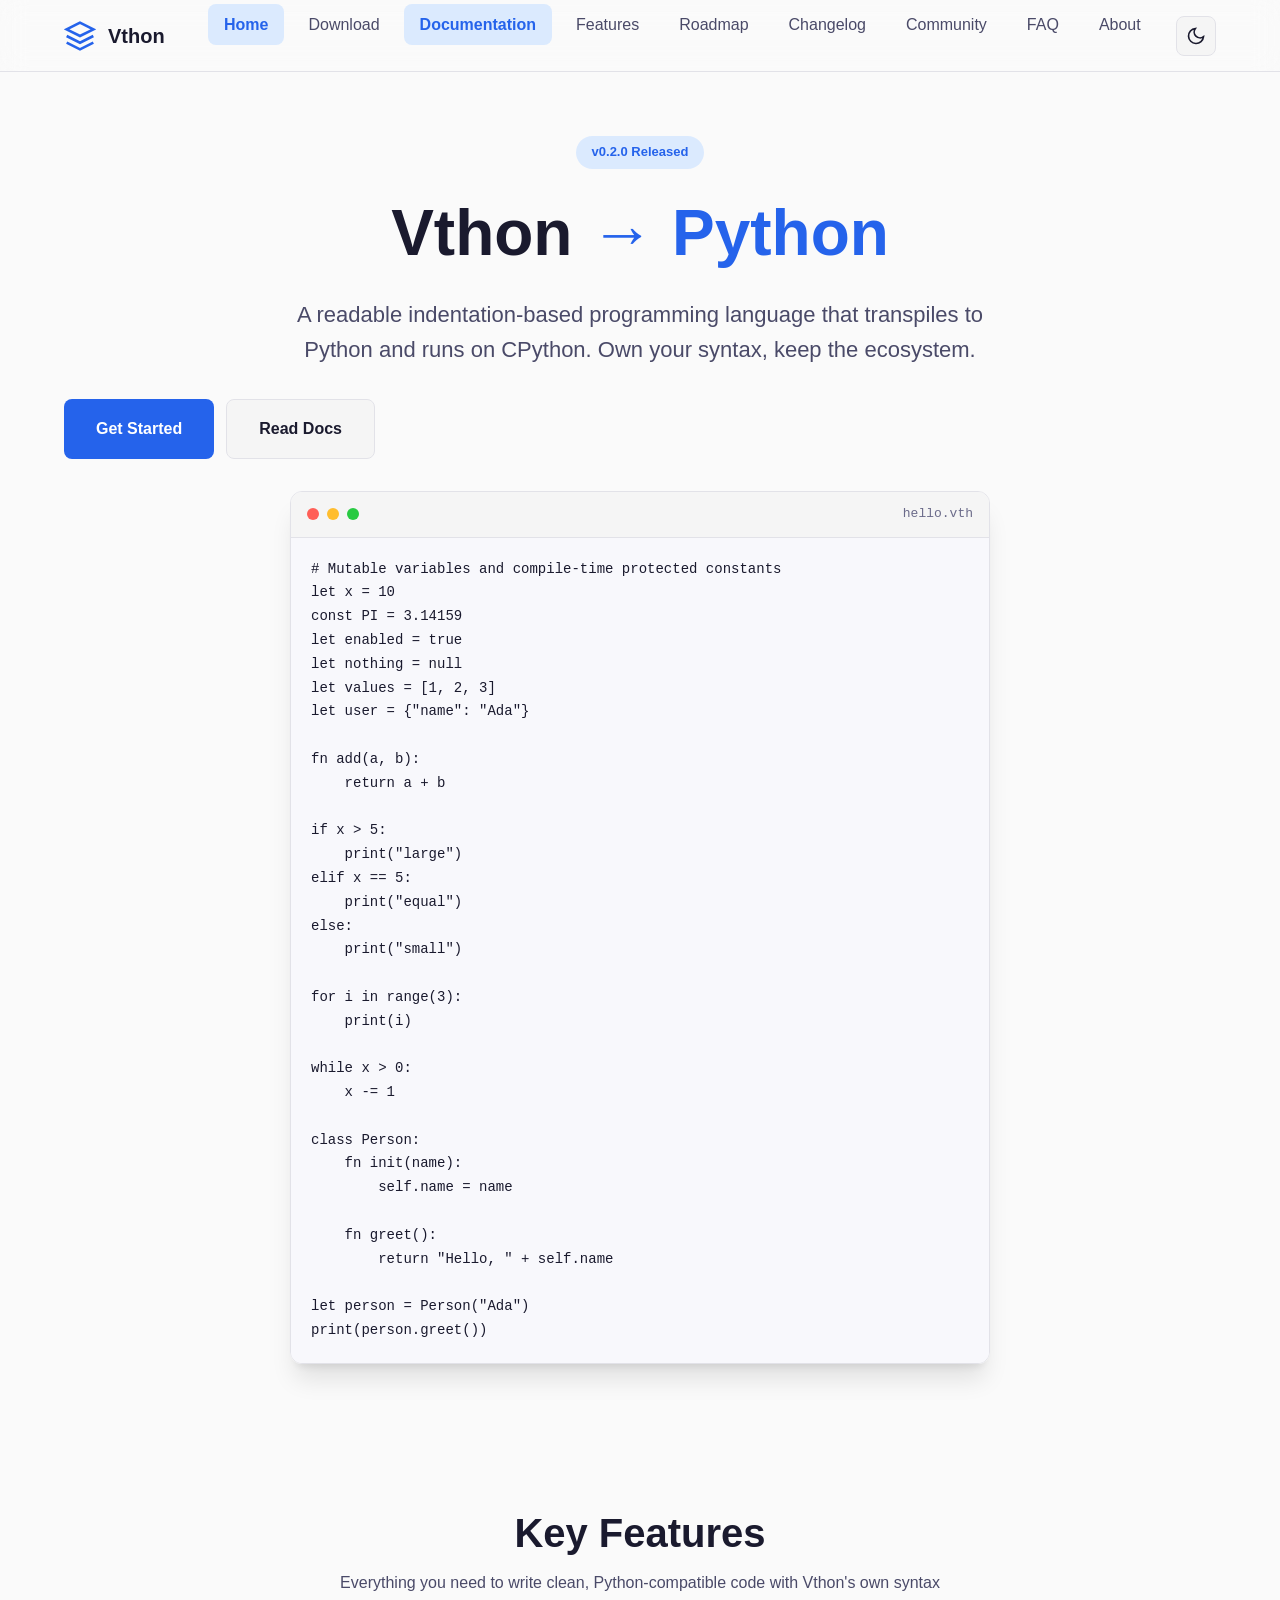
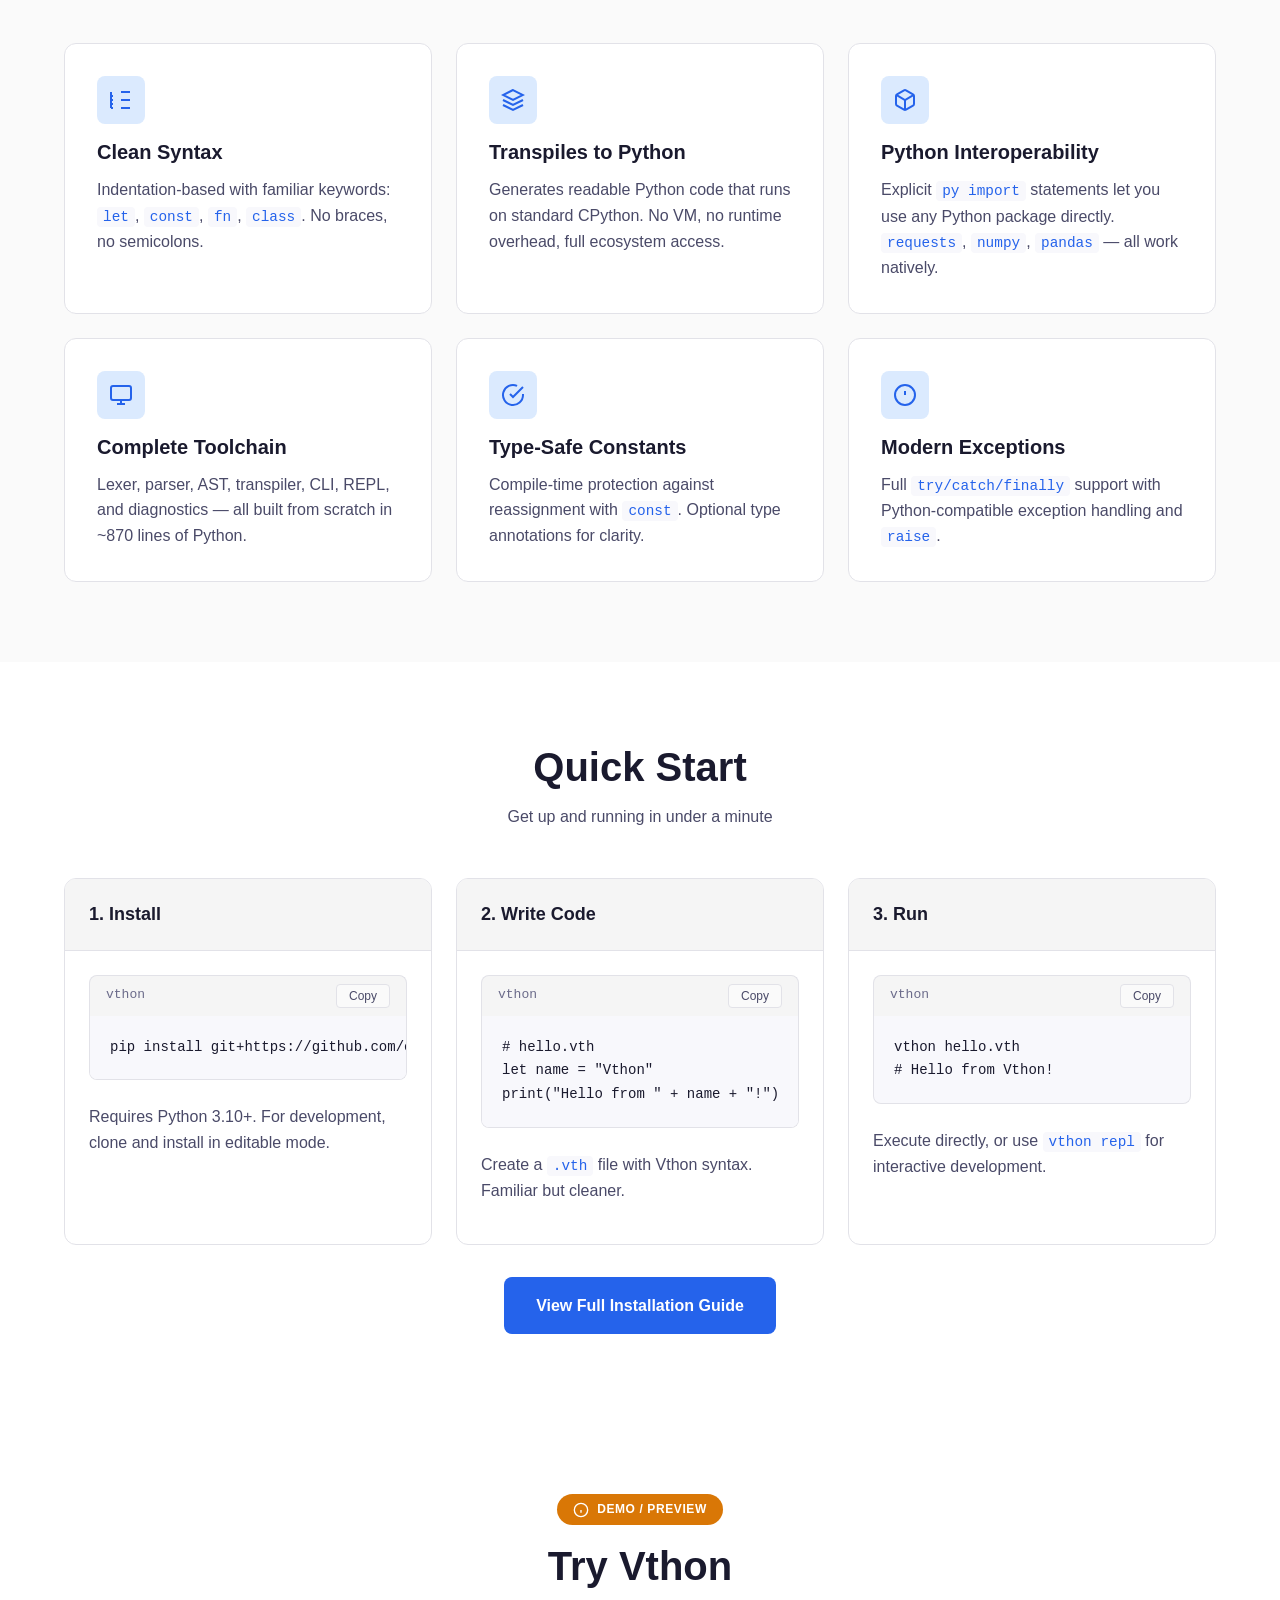
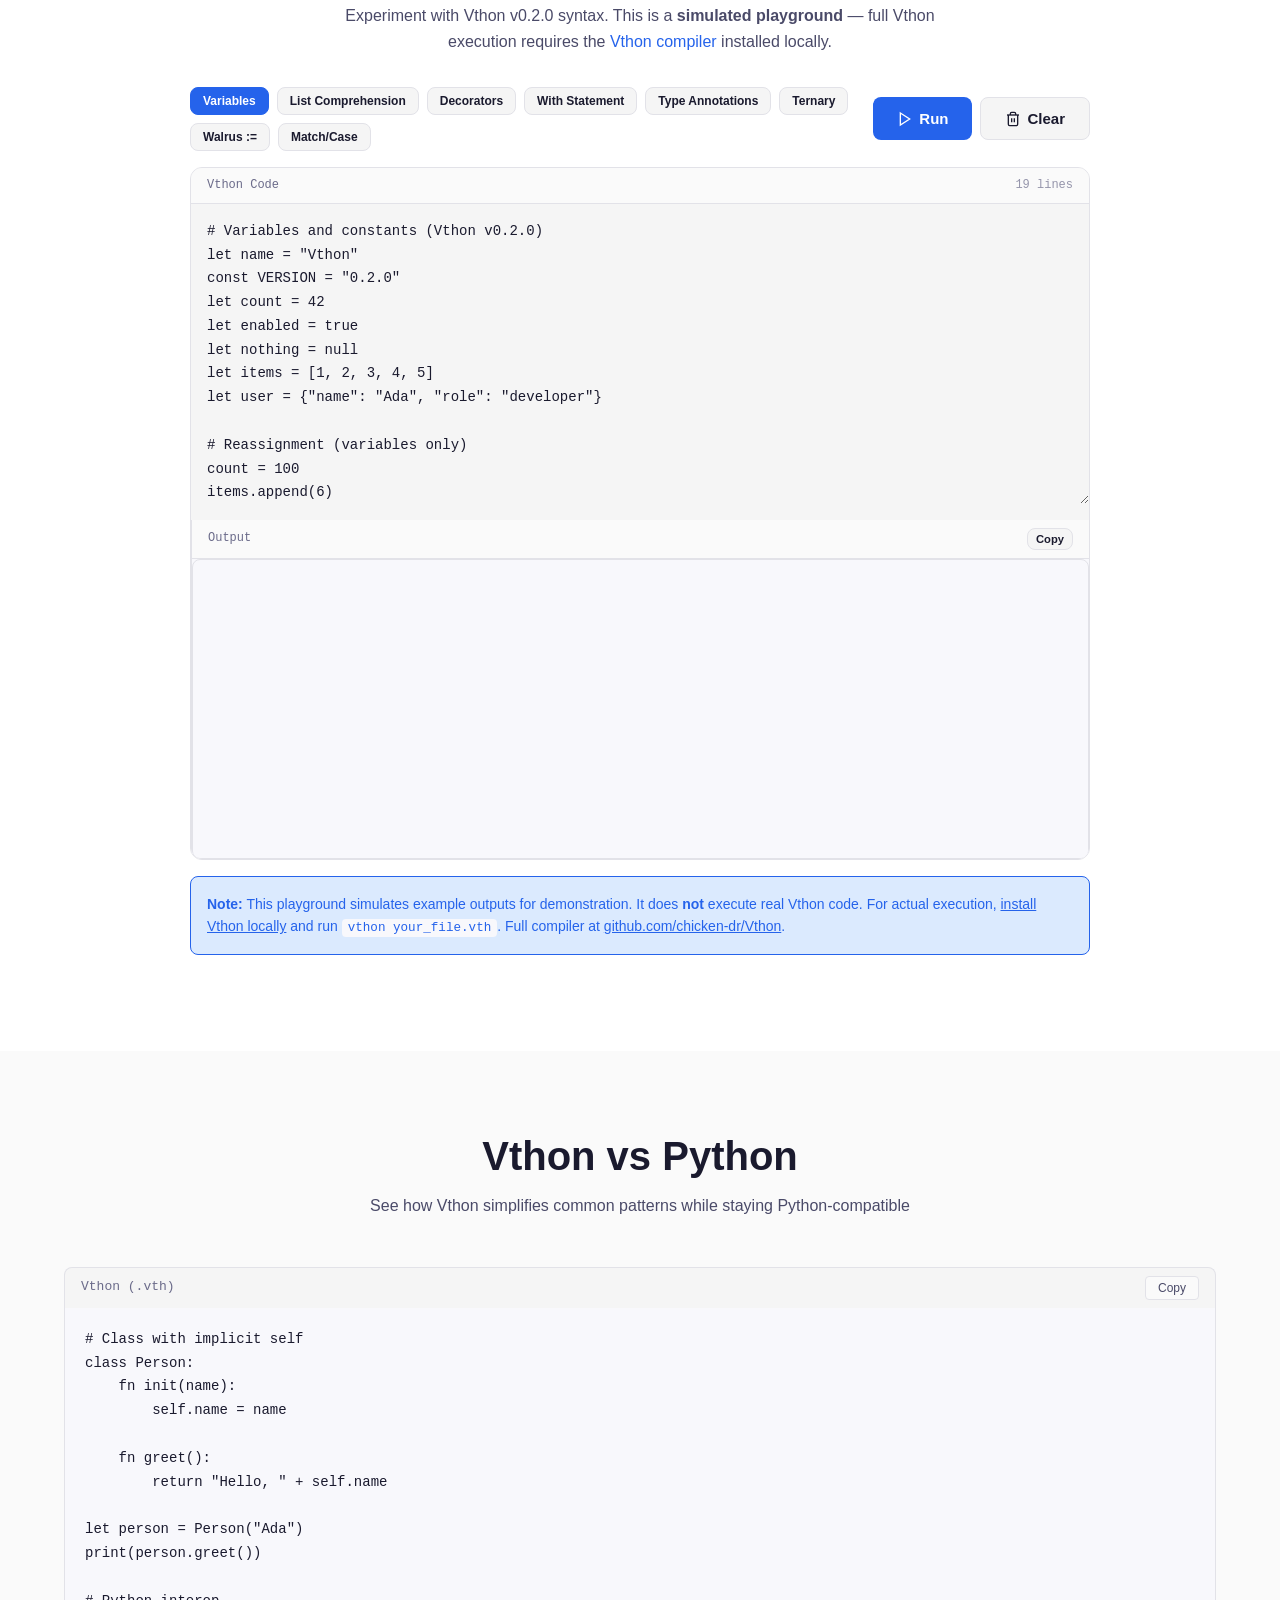
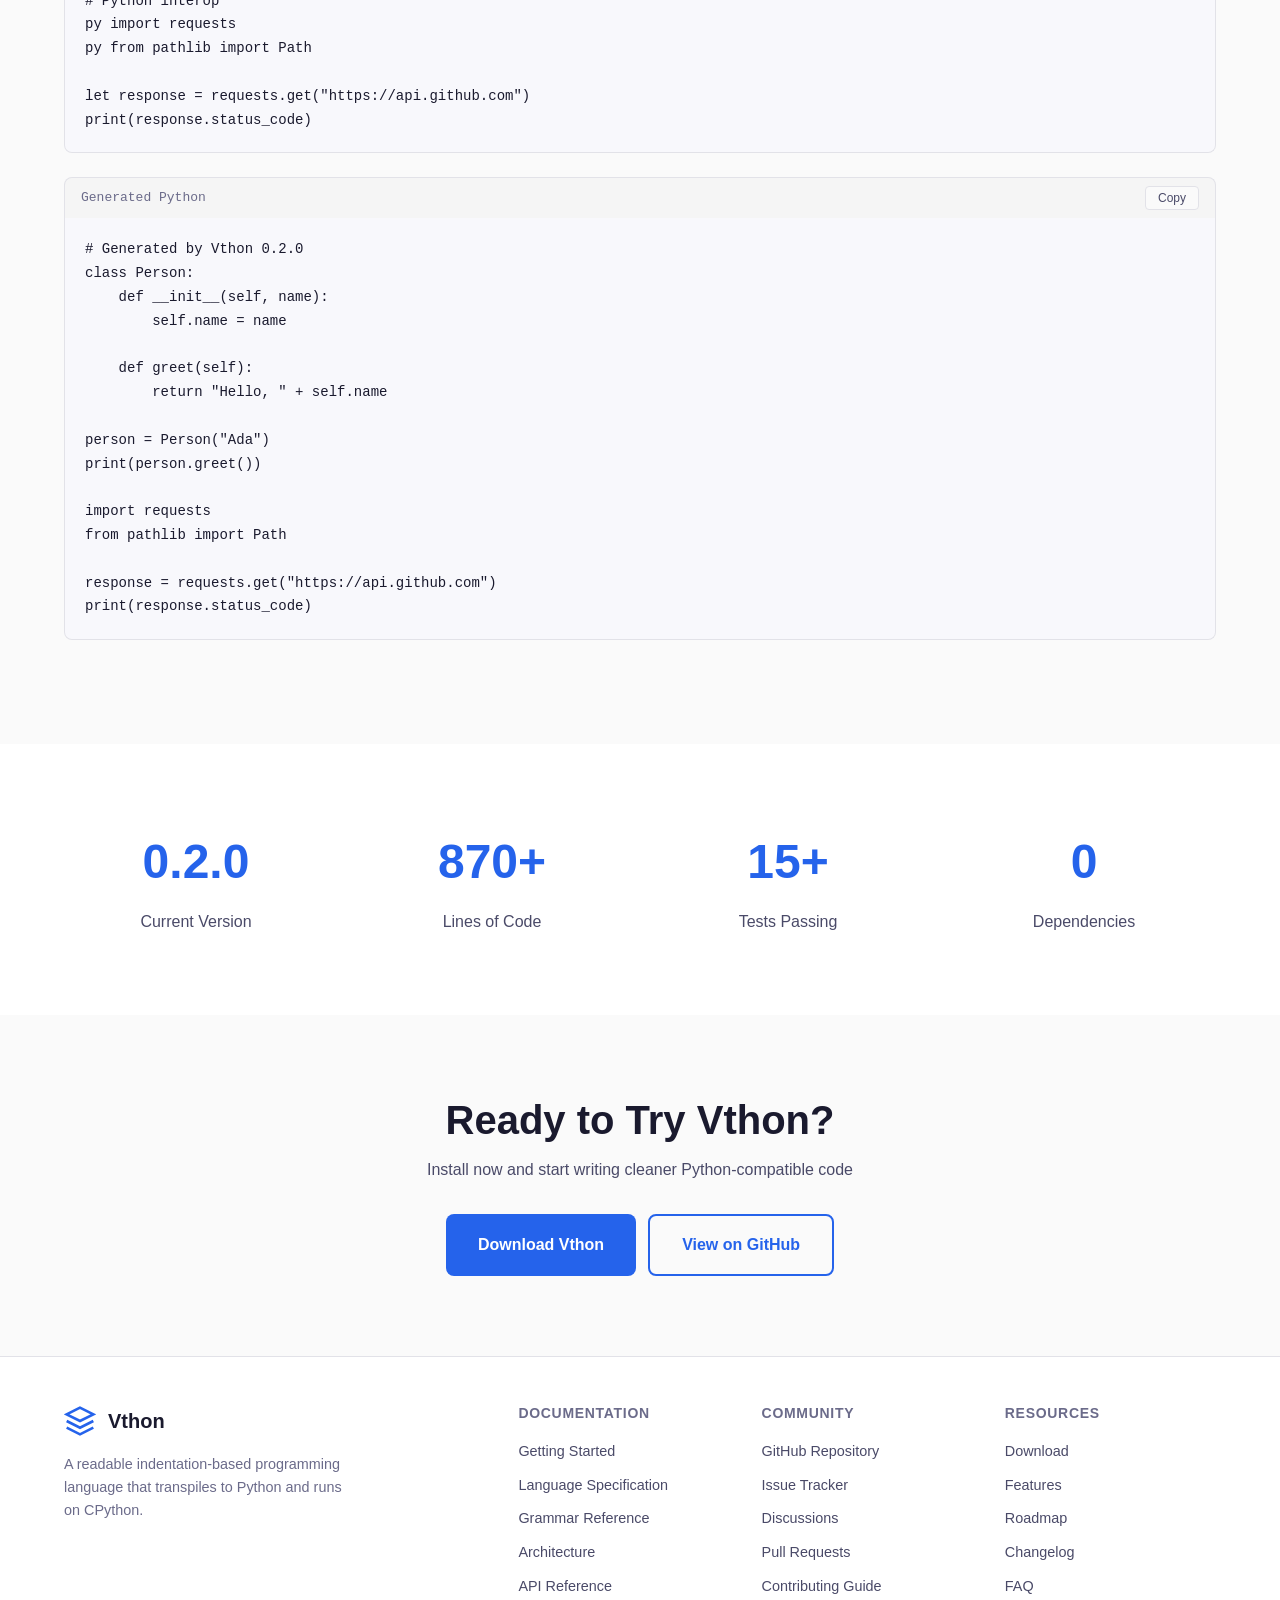
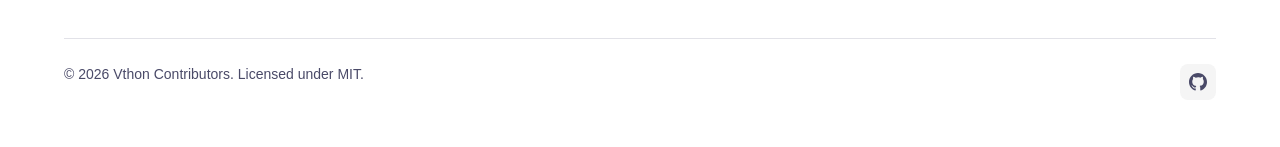
==== commit 94e122d0: "Production audit: Update website for Vthon v0.2.0 - Update all version references from 0.1.0 to v0.2" ====
--- a/docs/index.html
+++ b/docs/index.html
@@ -88,7 +88,7 @@
     <!-- Hero Section -->
     <section class="hero" aria-labelledby="hero-title">
       <div class="container">
-        <span class="hero-badge animate-fade-in-up">MVP 0.1.0 Released</span>
+        <span class="hero-badge animate-fade-in-up">v0.2.0 Released</span>
         <h1 id="hero-title" class="animate-fade-in-up">Vthon <span class="highlight">→ Python</span></h1>
         <p class="animate-fade-in-up delay-1">A readable indentation-based programming language that transpiles to Python and runs on CPython. Own your syntax, keep the ecosystem.</p>
         <div class="btn-group animate-fade-in-up delay-2">
@@ -350,7 +350,7 @@
           <div class="code-block-header">
             <span>Generated Python</span>
           </div>
-          <pre><code># Generated by Vthon 0.1.0
+          <pre><code># Generated by Vthon 0.2.0
 class Person:
     def __init__(self, name):
         self.name = name
@@ -375,7 +375,7 @@
       <div class="container">
         <div style="display: grid; grid-template-columns: repeat(auto-fit, minmax(200px, 1fr)); gap: 2rem; text-align: center;">
           <div class="animate-fade-in-up">
-            <div style="font-size: 3rem; font-weight: 700; color: var(--color-primary); margin-bottom: 0.5rem;">0.1.0</div>
+            <div style="font-size: 3rem; font-weight: 700; color: var(--color-primary); margin-bottom: 0.5rem;">0.2.0</div>
             <div style="color: var(--color-text-secondary);">Current Version</div>
           </div>
           <div class="animate-fade-in-up delay-1">
